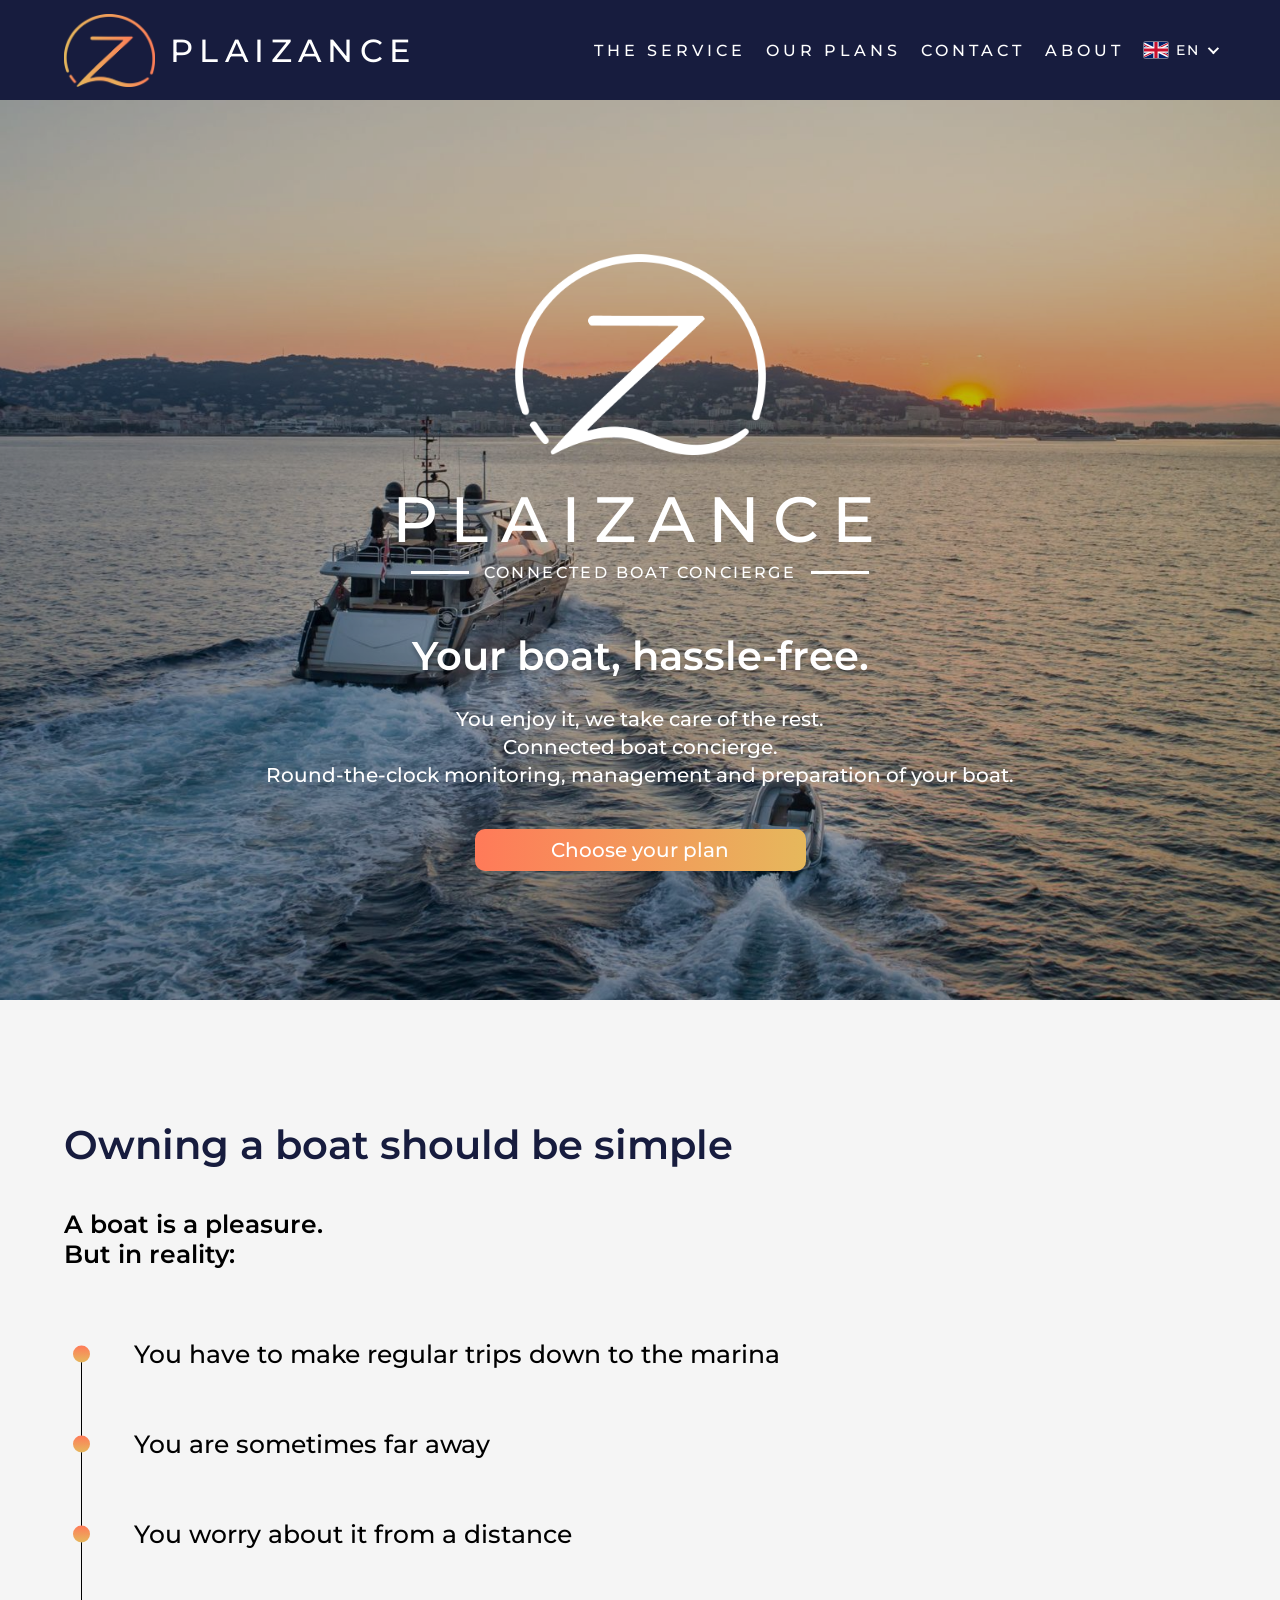
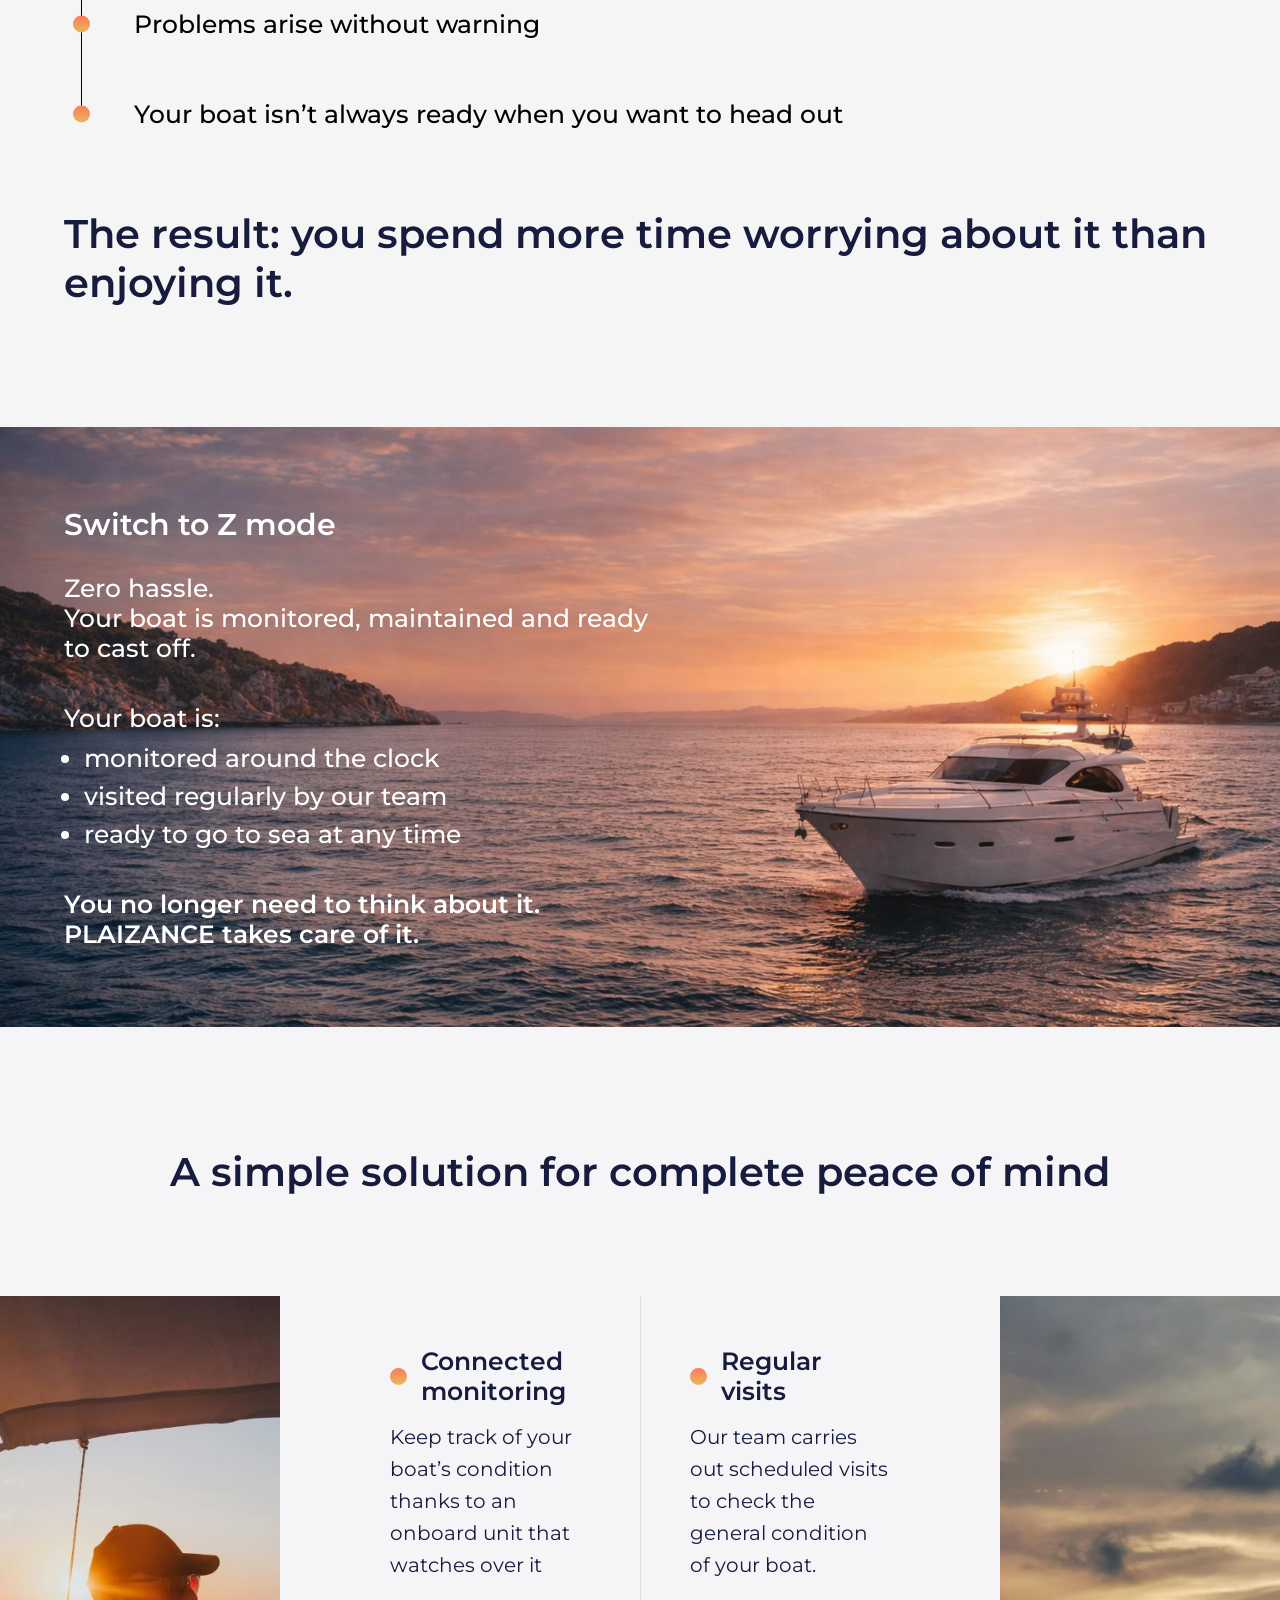
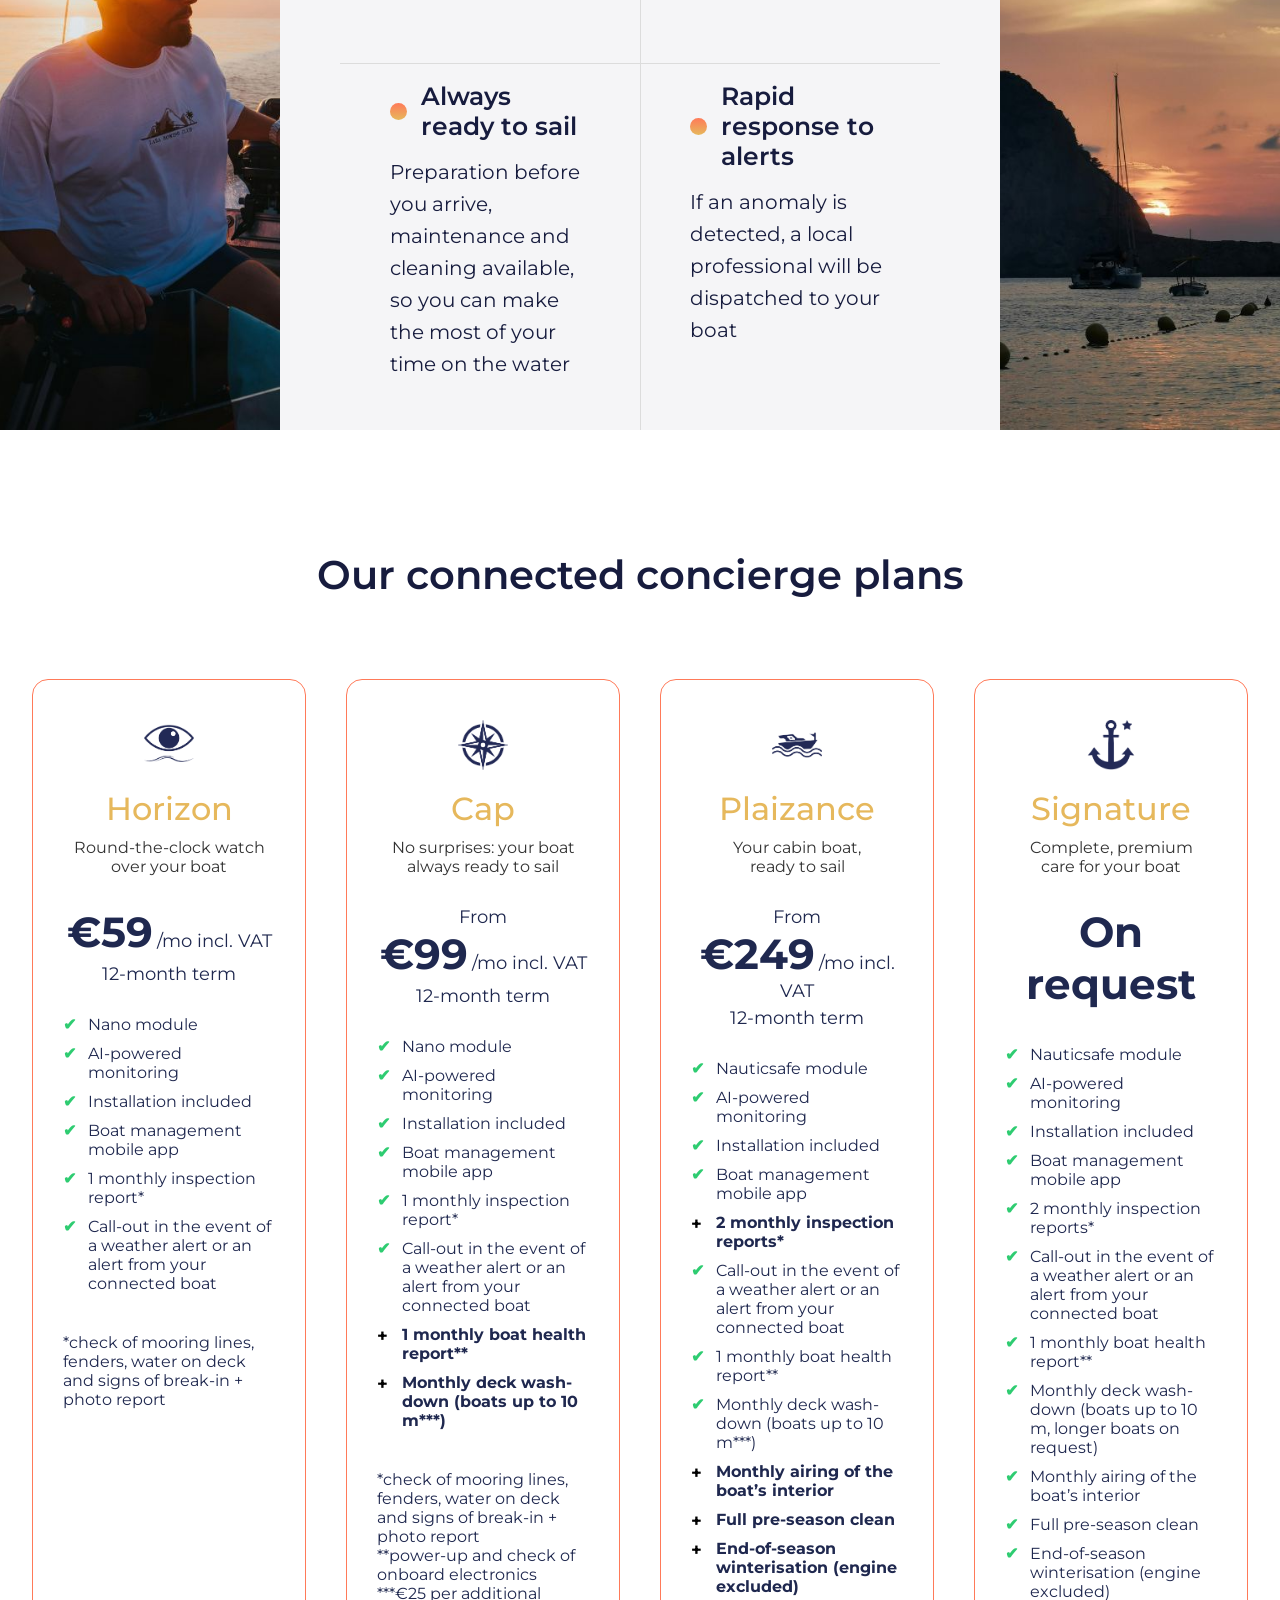
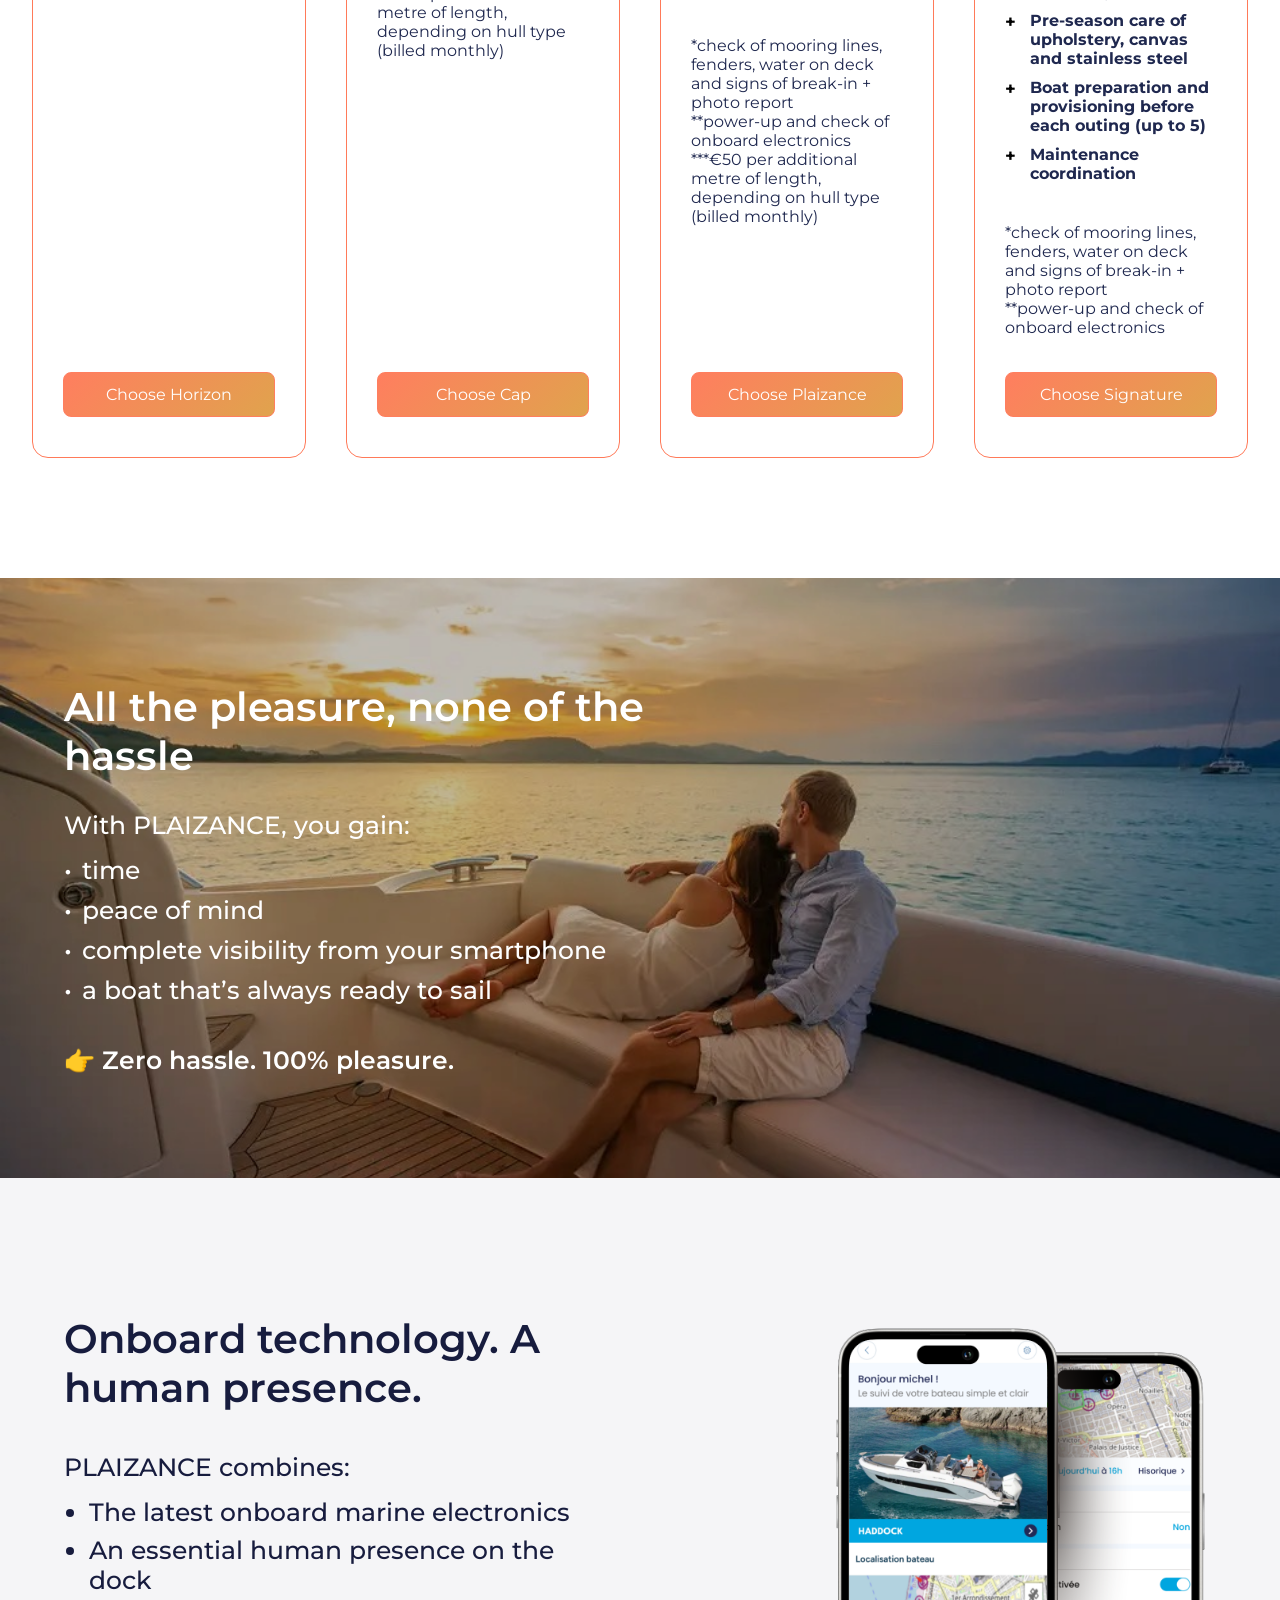
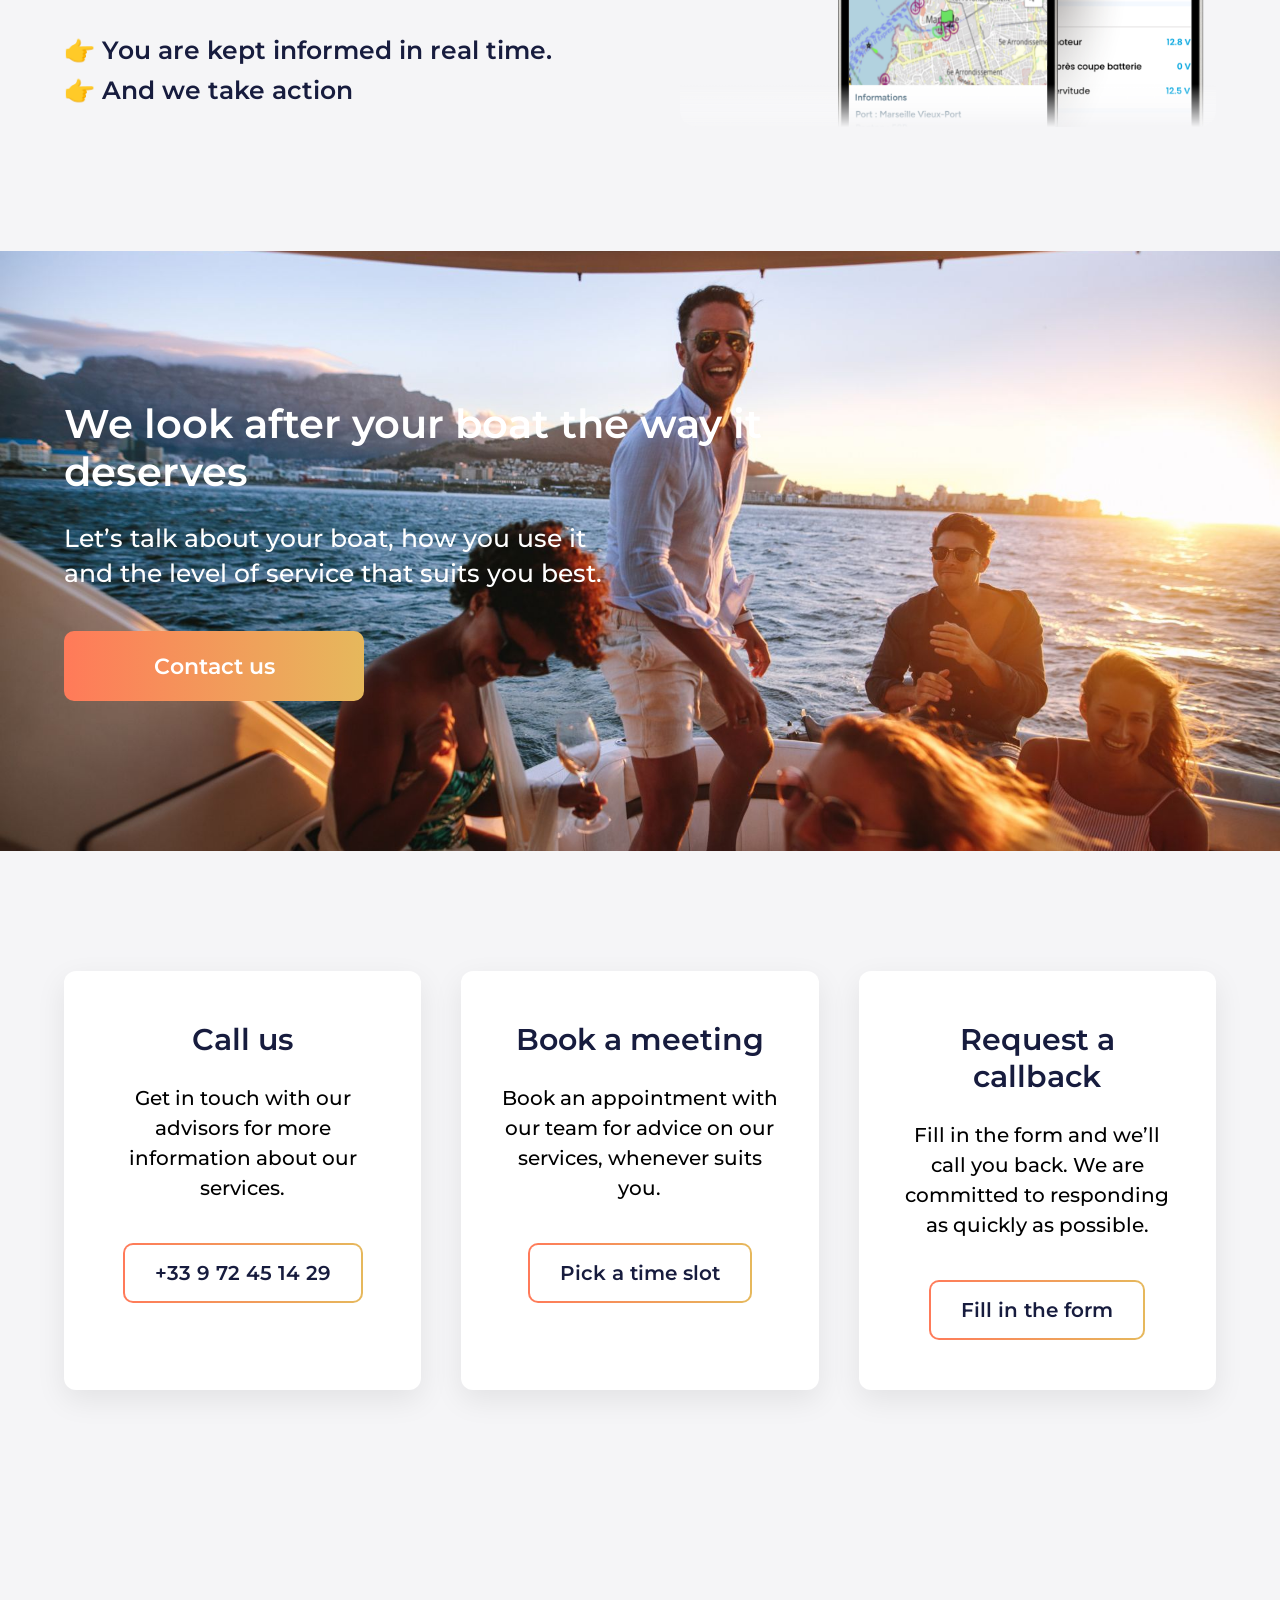
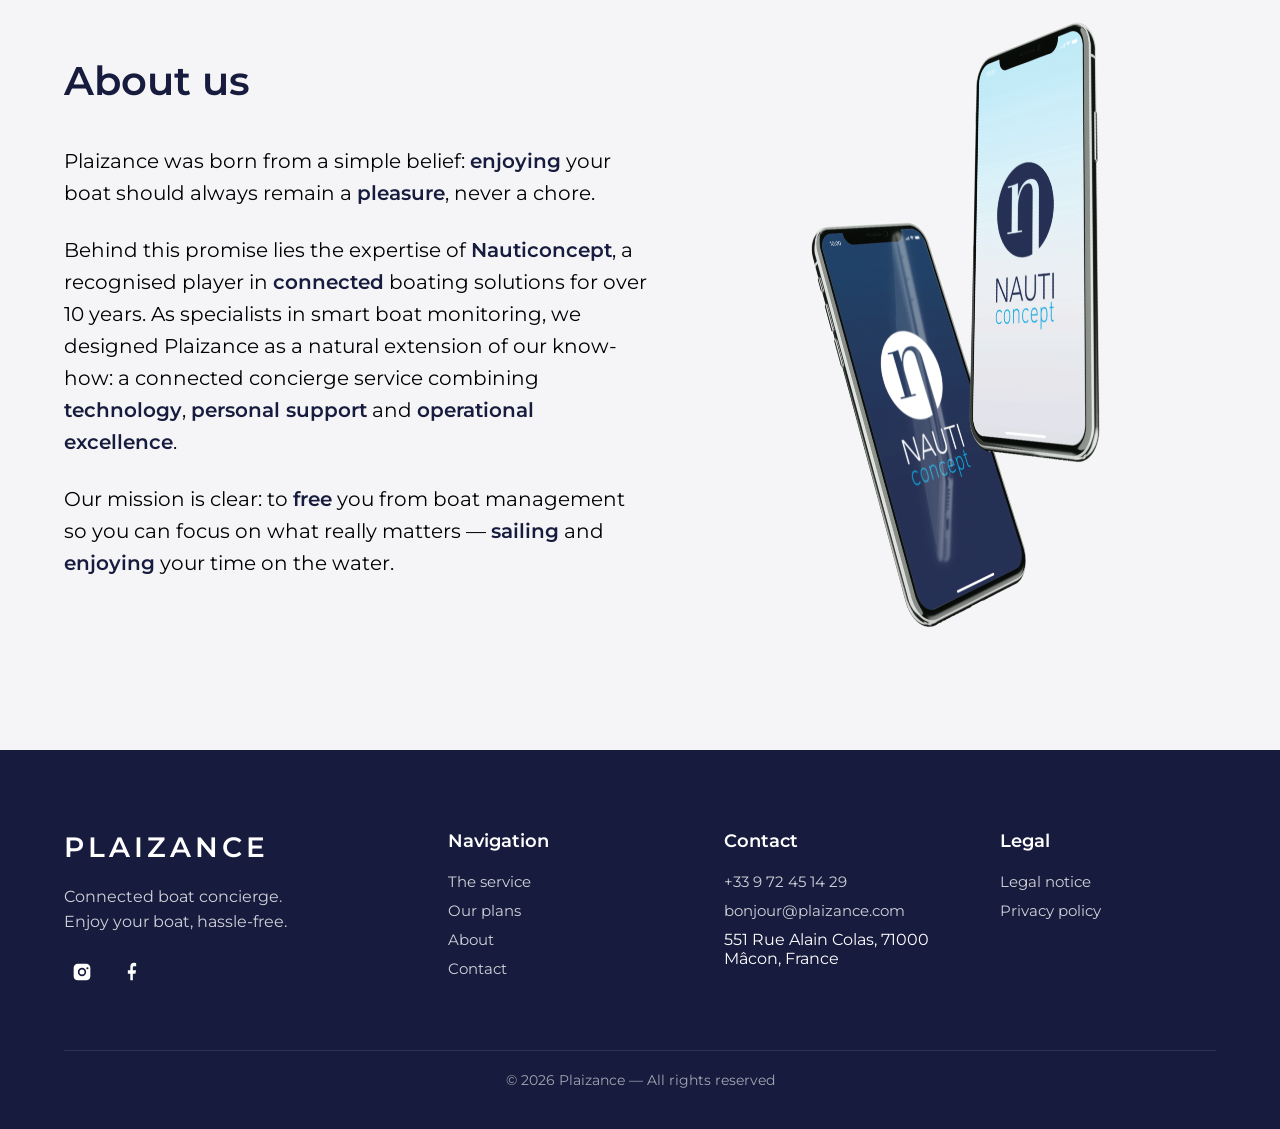
==== en/index.html @ 2f614e0c "Add English version of the site with language switcher - en/: English translations of the home page," ====
<!DOCTYPE html>
<html lang="en">
<head>
  <meta charset="UTF-8">
  <title>Plaizance — Connected boat concierge | Boat monitoring & maintenance</title>

  <meta name="description" content="Plaizance: connected boat concierge. Monitoring, maintenance and preparation of your boat. Enjoy hassle-free boating, anywhere in France.">

  <meta name="viewport" content="width=device-width, initial-scale=1.0">

    <!-- Google tag (gtag.js) -->
  <script async src="https://www.googletagmanager.com/gtag/js?id=G-YS0VYCLXYZ"></script>
  <script>
    window.dataLayer = window.dataLayer || [];
    function gtag(){dataLayer.push(arguments);}
    gtag('js', new Date());
    gtag('config', 'G-YS0VYCLXYZ');
  </script>

  <!-- CANONICAL -->
  <link rel="canonical" href="https://www.plaizance.com/en/">

  <!-- LANGUAGES -->
  <link rel="alternate" hreflang="fr" href="https://www.plaizance.com/">
  <link rel="alternate" hreflang="en" href="https://www.plaizance.com/en/">
  <link rel="alternate" hreflang="x-default" href="https://www.plaizance.com/">

  <!-- FAVICON -->
  <link rel="icon" href="../images/logo-degrade.png" type="image/png">

  <!-- OPEN GRAPH -->
  <meta property="og:title" content="Plaizance — Connected boat concierge">
  <meta property="og:description" content="Your boat, hassle-free. Monitoring, maintenance and full boat management.">
  <meta property="og:image" content="https://www.plaizance.com/images/og-image.jpg">
  <meta property="og:url" content="https://www.plaizance.com/en/">
  <meta property="og:type" content="website">
  <meta property="og:locale" content="en_GB">
  <meta property="og:locale:alternate" content="fr_FR">

  <!-- TWITTER -->
  <meta name="twitter:card" content="summary_large_image">

  <!-- PERFORMANCE -->
  <link rel="preconnect" href="https://fonts.googleapis.com">
  <link rel="preconnect" href="https://fonts.gstatic.com" crossorigin>

  <link href="https://fonts.googleapis.com/css2?family=Montserrat:wght@400;500;600&display=swap" rel="stylesheet">

  <link rel="stylesheet" href="../styles.css">
</head>
<body>

<header class="header">
 <div class="nav-container">

   <div class="nav-left">
     <img src="../images/logo-degrade.png" alt="Plaizance boat concierge logo" loading="lazy" class="logo-menu">
     <div class="brand">PLAIZANCE</div>
   </div>

   <div class="nav-right">
     <a href="#service" >THE SERVICE</a>
     <a href="#offres">OUR PLANS</a>
     <a href="#contact">CONTACT</a>
     <a href="#about">ABOUT</a>

     <details class="lang-switch">
       <summary aria-label="Language: English">
         <img src="../images/flags/en.svg" alt="" class="lang-flag">EN
       </summary>
       <ul class="lang-menu">
         <li><a href="../" hreflang="fr" lang="fr"><img src="../images/flags/fr.svg" alt="" class="lang-flag">Français</a></li>
       </ul>
     </details>
   </div>

   <div class="burger" id="burger">
     <span></span>
     <span></span>
     <span></span>
   </div>

 </div>
</header>

<div class="mobile-menu" id="mobileMenu">
 <a href="#service">THE SERVICE</a>
 <a href="#offres">OUR PLANS</a>
 <a href="#contact">CONTACT</a>
 <a href="#about">ABOUT</a>
 <ul class="mobile-lang">
   <li><a href="../" hreflang="fr" lang="fr"><img src="../images/flags/fr.svg" alt="" class="lang-flag">Français</a></li>
 </ul>
</div>

<section class="hero">
 <div class="hero-overlay"></div>

 <div class="hero-content">
   <img src="../images/logo-white.png" alt="Plaizance boat concierge white logo" loading="lazy" class="hero-logo">
   <div class="hero-title">PLAIZANCE</div>

   <div class="hero-subline">
     <span class="line"></span>
     <h1 class="subtitle">CONNECTED BOAT CONCIERGE</h1>
     <span class="line"></span>
   </div>

   <h2 class="hero-main">Your boat, hassle-free.</h2>

   <p class="hero-text">
     You enjoy it, we take care of the rest.<br>
     Connected boat concierge.<br>
     Round-the-clock monitoring, management and preparation of your boat.
   </p>

   <a href="#offres" class="hero-btn">
 Choose your plan
</a>
 </div>
</section>



<section class="section-problem">
 <div class="container-problem">
   <h2 class="problem-title">Owning a boat should be simple</h2>
   <div class="problem-intro">A boat is a pleasure.<br>But in reality:</div>

   <div class="problem-list">
     <ul>
       <li><span class="problem-dot"></span><p>You have to make regular trips down to the marina</p></li>
       <li><span class="problem-dot"></span><p>You are sometimes far away</p></li>
       <li><span class="problem-dot"></span><p>You worry about it from a distance</p></li>
       <li><span class="problem-dot"></span><p>Problems arise without warning</p></li>
       <li><span class="problem-dot"></span><p>Your boat isn’t always ready when you want to head out</p></li>
     </ul>
   </div>

   <div class="problem-result">The result: you spend more time worrying about it than enjoying it.</div>
 </div>
</section>



<section class="section-modeZ" id="service">
 <div class="modeZ-container">
   <div class="modeZ-content">
     <h2 class="modeZ-title">Switch to Z mode</h2>
     <p class="modeZ-text-strong">Zero hassle.<br>Your boat is monitored, maintained and ready to cast off.</p>
     <div class="modeZ-list">
       <p>Your boat is:</p>
       <ul>
         <li>monitored around the clock</li>
         <li>visited regularly by our team</li>
         <li>ready to go to sea at any time</li>
       </ul>
     </div>
     <p class="modeZ-final">You no longer need to think about it.<br>PLAIZANCE takes care of it.</p>
   </div>
 </div>
</section>



<section class="section-features-v2">
 <h2 class="features-title">A simple solution for complete peace of mind</h2>
 <div class="features-layout">
   <div class="features-image left" alt="Sunset at sea seen from a boat" loading="lazy" style="background-image: url('../images/couche-de-soleil.jpg');"></div>

   <div class="features-center-wrapper">
     <div class="features-center">
       <div class="features-grid-v2">

         <div class="feature-box">
           <div class="feature-head"><span class="feature-dot"></span><h3>Connected monitoring</h3></div>
           <p>Keep track of your boat’s condition thanks to an onboard unit that watches over it</p>
         </div>

         <div class="feature-box">
           <div class="feature-head"><span class="feature-dot"></span><h3>Regular visits</h3></div>
           <p>Our team carries out scheduled visits to check the general condition of your boat.</p>
         </div>

         <div class="feature-box">
           <div class="feature-head"><span class="feature-dot"></span><h3>Always ready to sail</h3></div>
           <p>Preparation before you arrive, maintenance and cleaning available, so you can make the most of your time on the water</p>
         </div>

         <div class="feature-box">
           <div class="feature-head"><span class="feature-dot"></span><h3>Rapid response to alerts</h3></div>
           <p>If an anomaly is detected, a local professional will be dispatched to your boat</p>
         </div>

       </div>
     </div>
   </div>

   <div class="features-image right" alt="Catamaran at anchor in a bay at sunset" loading="lazy" style="background-image: url('../images/pl.jpg');"></div>
 </div>
</section>



<section class="section-pricing" id="offres">
  <h2 class="pricing-title">
    Our connected concierge plans
  </h2>

  <div class="pricing-grid">

    <!-- HORIZON -->
<div class="pricing-card">
  <div class="card-top">
    <img src="../images/9.png" alt="Horizon plan icon" loading="lazy" class="card-icon">
    <h3 class="card-title">Horizon</h3>
    <p class="card-subtitle">
      Round-the-clock watch<br>over your boat
    </p>
  </div>

  <div class="card-price">
    <span class="price">€59</span>
    <span class="period">/mo incl. VAT</span>
    <p class="duration">12-month term</p>
  </div>

  <ul class="card-features">
    <li>Nano module</li>
    <li>AI-powered monitoring</li>
    <li>Installation included</li>
    <li>Boat management mobile app</li>
    <li>1 monthly inspection report*</li>
    <li>Call-out in the event of a weather alert or an alert from your connected boat</li>
  </ul>

  <p class="card-note">
    *check of mooring lines, fenders, water on deck and signs of break-in + photo report
  </p>

  <button class="card-btn" onclick="openPopup('Horizon')">Choose Horizon</button>
</div>


<!-- CAP -->
<div class="pricing-card">
  <div class="card-top">
    <img src="../images/10.png" alt="Cap plan icon" loading="lazy" class="card-icon">
    <h3 class="card-title">Cap</h3>
    <p class="card-subtitle">
      No surprises: your boat<br>always ready to sail
    </p>
  </div>

  <div class="card-price">
    <span class="period">From</span>
    <br>
    <span class="price">€99</span>
    <span class="period">/mo incl. VAT</span>
    <p class="duration">12-month term</p>
  </div>

  <ul class="card-features">
    <li>Nano module</li>
    <li>AI-powered monitoring</li>
    <li>Installation included</li>
    <li>Boat management mobile app</li>
    <li>1 monthly inspection report*</li>
    <li>Call-out in the event of a weather alert or an alert from your connected boat</li>
    <li class="plus"><strong>1 monthly boat health report**</strong></li>
    <li class="plus"><strong>Monthly deck wash-down (boats up to 10 m***)</strong></li>
  </ul>

  <p class="card-note">
    *check of mooring lines, fenders, water on deck and signs of break-in + photo report<br>
    **power-up and check of onboard electronics<br>
    ***€25 per additional metre of length, depending on hull type (billed monthly)

  </p>

  <button class="card-btn" onclick="openPopup('Cap')">Choose Cap</button>
</div>


<!-- PLAIZANCE -->
<div class="pricing-card featured">
  <div class="card-top">
    <img src="../images/11.png" alt="Plaizance plan icon" loading="lazy" class="card-icon">
    <h3 class="card-title">Plaizance</h3>
    <p class="card-subtitle">
      Your cabin boat,<br>ready to sail
    </p>
  </div>

  <div class="card-price">
    <span class="period">From</span>
    <br>
    <span class="price">€249</span>
    <span class="period">/mo incl. VAT</span>
    <p class="duration">12-month term</p>
  </div>

  <ul class="card-features">
    <li>Nauticsafe module</li>
    <li>AI-powered monitoring</li>
    <li>Installation included</li>
    <li>Boat management mobile app</li>
    <li class="plus"><strong>2 monthly inspection reports*</strong></li>
    <li>Call-out in the event of a weather alert or an alert from your connected boat</li>
    <li>1 monthly boat health report**</li>
    <li>Monthly deck wash-down (boats up to 10 m***)</li>
    <li class="plus"><strong>Monthly airing of the boat’s interior</strong></li>
    <li class="plus"><strong>Full pre-season clean</strong></li>
    <li class="plus"><strong>End-of-season winterisation (engine excluded)</strong></li>
  </ul>

  <p class="card-note">
  *check of mooring lines, fenders, water on deck and signs of break-in + photo report<br>
  **power-up and check of onboard electronics<br>
  ***€50 per additional metre of length, depending on hull type (billed monthly)
</p>

  <button class="card-btn" onclick="openPopup('Plaizance')">Choose Plaizance</button>
</div>


<!-- SIGNATURE -->
<div class="pricing-card">
  <div class="card-top">
    <img src="../images/12.png" alt="Signature plan icon" loading="lazy" class="card-icon">
    <h3 class="card-title">Signature</h3>
    <p class="card-subtitle">
      Complete, premium<br>care for your boat
    </p>
  </div>

  <div class="card-price">
    <span class="price">On request</span>
    <span class="period"></span>
    <p class="duration"></p>
  </div>

  <ul class="card-features">
    <li>Nauticsafe module</li>
    <li>AI-powered monitoring</li>
    <li>Installation included</li>
    <li>Boat management mobile app</li>
    <li>2 monthly inspection reports*</li>
    <li>Call-out in the event of a weather alert or an alert from your connected boat</li>
    <li>1 monthly boat health report**</li>
    <li>Monthly deck wash-down (boats up to 10 m, longer boats on request)</li>
    <li>Monthly airing of the boat’s interior</li>
    <li>Full pre-season clean</li>
    <li>End-of-season winterisation (engine excluded)</li>
    <li class="plus"><strong>Pre-season care of upholstery, canvas and stainless steel</strong></li>
    <li class="plus"><strong>Boat preparation and provisioning before each outing (up to 5)</strong></li>
    <li class="plus"><strong>Maintenance coordination</strong></li>
  </ul>

  <p class="card-note">
  *check of mooring lines, fenders, water on deck and signs of break-in + photo report<br>
  **power-up and check of onboard electronics
</p>

  <button class="card-btn" onclick="openPopup('Signature')">Choose Signature</button>
</div>

</section>



<section class="section-plaisir">

  <div class="plaisir-container">

    <div class="plaisir-content">

      <h2 class="plaisir-title">
        All the pleasure, none of the hassle
      </h2>

      <div class="plaisir-text">
        <p class="plaisir-intro">
          With PLAIZANCE, you gain:
        </p>

        <ul>
          <li>time</li>
          <li>peace of mind</li>
          <li>complete visibility from your smartphone</li>
          <li>a boat that’s always ready to sail</li>
        </ul>
      </div>

      <p class="plaisir-highlight">
        👉 Zero hassle. 100% pleasure.
      </p>

    </div>

  </div>

</section>



<section class="section-tech">
  <div class="container">

    <div class="tech-grid">

      <!-- LEFT TEXT -->
      <div class="tech-left">

        <div class="tech-content">

          <h2 class="tech-title">
            Onboard technology. A human presence.
          </h2>

          <div class="tech-text">

            <p class="tech-intro">
              PLAIZANCE combines:
            </p>

            <ul class="tech-list">
              <li>The latest onboard marine electronics</li>
              <li>An essential human presence on the dock</li>
            </ul>

            <div class="tech-points">
              <p>👉 You are kept informed in real time.</p>
              <p>👉 And we take action</p>
            </div>

          </div>

        </div>

      </div>

      <!-- RIGHT IMAGE -->
      <div class="tech-right">
        <img src="../images/technologie embarquee.png" alt="Plaizance connected marine technology" loading="lazy">
      </div>

    </div>

  </div>
</section>



<section class="section-cta" id="contact">
  <div class="cta-overlay"></div>

  <div class="container">
    <div class="cta-content">

      <h2 class="cta-title">
        We look after your boat the way it deserves
      </h2>

      <p class="cta-text">
        Let’s talk about your boat, how you use it<br>
        and the level of service that suits you best.
      </p>

      <a href="#contact-options" class="cta-btn">
        Contact us
      </a>

    </div>
  </div>
</section>



<section class="section-contact" id="contact-options">
  <div class="container">

    <div class="contact-grid">

      <!-- CARD 1 -->
      <div class="contact-card">
        <h3>Call us</h3>
        <p>
          Get in touch with our advisors for more information about our services.
        </p>
        <a href="tel:+33972451429" class="contact-btn">
          +33 9 72 45 14 29
        </a>
      </div>

      <!-- CARD 2 -->
      <div class="contact-card">
        <h3>Book a meeting</h3>
        <p>
          Book an appointment with our team for advice on our services, whenever suits you.
        </p>
        <a href="https://meetings.hubspot.com/nicolas-plaizance?embed=true" target="_blank" rel="noopener noreferrer" class="contact-btn">
          Pick a time slot
        </a>
      </div>

      <!-- CARD 3 -->
      <div class="contact-card">
        <h3>Request a callback</h3>
        <p>
          Fill in the form and we’ll call you back. We are committed to responding as quickly as possible.
        </p>
        <button class="contact-btn" onclick="openPopup('Callback request')">
        Fill in the form
        </button>
      </div>

    </div>

  </div>
</section>



<section class="section-about" id="about">
  <div class="container">

    <div class="about-layout">

      <!-- TEXT -->
      <div class="about-content">

        <h2 class="about-title">About us</h2>

        <p>
          Plaizance was born from a simple belief: <strong>enjoying</strong> your boat should always remain a <strong>pleasure</strong>, never a chore.
        </p>

        <p>
          Behind this promise lies the expertise of <strong>Nauticoncept</strong>, a recognised player in <strong>connected</strong> boating solutions for over 10 years. As specialists in smart boat monitoring, we designed Plaizance as a natural extension of our know-how: a connected concierge service combining <strong>technology</strong>, <strong>personal support</strong> and <strong>operational excellence</strong>.
        </p>

        <p>
          Our mission is clear: to <strong>free</strong> you from boat management so you can focus on what really matters — <strong>sailing</strong> and <strong>enjoying</strong> your time on the water.
        </p>

      </div>

      <!-- IMAGE -->
      <div class="about-image">
        <img src="../images/nauticoncept-two-phone-mockup-lp-1024x870.png" alt="Nauticoncept app" loading="lazy">
      </div>

    </div>

  </div>
</section>



<footer class="footer">
  <div class="container">

    <div class="footer-grid">

      <!-- COL 1 : BRAND -->
      <div class="footer-brand">
        <h3>PLAIZANCE</h3>
        <p>
          Connected boat concierge.<br>
          Enjoy your boat, hassle-free.
        </p>
        <div class="footer-socials">
  <a href="https://www.instagram.com/conciergerie_plaizance/" target="_blank" rel="noopener noreferrer">
    <svg viewBox="0 0 24 24" fill="white">
      <path d="M7 2C4.2 2 2 4.2 2 7v10c0 2.8 2.2 5 5 5h10c2.8 0 5-2.2 5-5V7c0-2.8-2.2-5-5-5H7zm5 5a5 5 0 110 10 5 5 0 010-10zm6.5-.8a1.3 1.3 0 110 2.6 1.3 1.3 0 010-2.6zM12 9a3 3 0 100 6 3 3 0 000-6z"/>
    </svg>
  </a>

  <a href="https://www.facebook.com/profile.php?id=61566060757940" target="_blank" rel="noopener noreferrer">
    <svg viewBox="0 0 24 24" fill="white">
      <path d="M13 22v-8h3l1-4h-4V7c0-1.2.3-2 2-2h2V1.5C16.6 1.3 15.5 1 14.3 1 11.6 1 10 2.6 10 5.7V10H7v4h3v8h3z"/>
    </svg>
  </a>
      </div>
      </div>

      <!-- COL 2 : NAV -->
      <div class="footer-col">
        <h4>Navigation</h4>
        <ul>
          <li><a href="#service">The service</a></li>
          <li><a href="#offres">Our plans</a></li>
          <li><a href="#about">About</a></li>
          <li><a href="#contact">Contact</a></li>
        </ul>
      </div>

      <!-- COL 3 : CONTACT -->
      <div class="footer-col">
        <h4>Contact</h4>
        <ul>
          <li><a href="tel:+33972451429">+33 9 72 45 14 29</a></li>
          <li><a href="mailto:bonjour@plaizance.com">bonjour@plaizance.com</a></li>
          <li>551 Rue Alain Colas, 71000 Mâcon, France</li>
        </ul>
      </div>

      <!-- COL 4 : LEGAL -->
      <div class="footer-col">
        <h4>Legal</h4>
        <ul>
          <li><a href="legal-notice.html">Legal notice</a></li>
          <li><a href="privacy-policy.html">Privacy policy</a></li>
        </ul>
      </div>

    </div>

    <!-- FOOTER BOTTOM -->
    <div class="footer-bottom">
      <p>© 2026 Plaizance — All rights reserved</p>
    </div>

  </div>
</footer>



<div class="popup" id="popup" data-offer-label="Plan: " data-hubspot-form-id="31c5bf3a-4a85-44ba-98a1-3683eb51174e">
  <div class="popup-content">
    <span class="close" onclick="closePopup()">×</span>

    <h3 id="popup-title">Information request</h3>

    <!-- HUBSPOT FORM -->
    <div id="hubspot-form"></div>

  </div>
</div>



<script src="https://js.hsforms.net/forms/embed/v2.js"></script>

<script src="../js/main.js"></script>



<script type="application/ld+json">
{
  "@context": "https://schema.org",
  "@type": "LocalBusiness",
  "name": "Plaizance",
  "image": "https://www.plaizance.com/images/logo.png",
  "address": {
    "@type": "PostalAddress",
    "streetAddress": "551 Rue Alain Colas",
    "addressLocality": "Mâcon",
    "postalCode": "71000",
    "addressCountry": "FR"
  },
  "telephone": "+33972451429",
  "url": "https://www.plaizance.com/en/",
  "description": "Connected boat concierge. Boat monitoring, maintenance and management."
}
</script>



</body>
</html>
---- styles.css ----
/* RESET */
* {
  margin: 0;
  padding: 0;
  box-sizing: border-box;
}

body {
  font-family: 'Montserrat', sans-serif;
  color: #1F284F;
}

/* SMOOTH FONT (IMPORTANT POUR MATCH FIGMA) */
body, .hero-content {
  -webkit-font-smoothing: antialiased;
  -moz-osx-font-smoothing: grayscale;
}

/* ================= HEADER ================= */

.header {
 width: 100%;
 height: 100px;
 background: #171C3E;
 display: flex;
 align-items: center;

/* FIX Z-INDEX */
 position: relative;
 z-index: 1000;
}

.nav-container {
  width: 90%;
  max-width: 1600px;
  margin: auto;
  display: flex;
  justify-content: space-between;
  align-items: center;
}

/* LEFT */
.nav-left {
  display: flex;
  align-items: center;
  gap: 15px;
}

.logo-menu {
  width: 91px;
  height: 73px;
  object-fit: cover;
}

.brand {
  color: #FFF;
  font-size: 32px;
  font-weight: 500;
  letter-spacing: 6.4px;
  text-transform: uppercase;
}

/* RIGHT */
.nav-right {
  display: flex;
  align-items: center;
  gap: 20px;
}

.nav-right a {
  color: #FFF;
  font-size: 16px;
  font-weight: 500;
  letter-spacing: 4px;
  text-transform: uppercase;
  text-decoration: none;
  transition: 0.3s;
}

.nav-right a:hover {
  opacity: 0.7;
}

.separator {
  width: 1px;
  height: 20px;
  background: rgba(255,255,255,0.3);
}

/* ================= HERO ================= */

.hero {
  position: relative;
  height: 100vh;
  background: url('images/hero.jpg') center/cover no-repeat;
}

/* OVERLAY */
.hero-overlay {
  position: absolute;
  width: 100%;
  height: 100%;
  background: rgba(0,0,0,0.25); /* ajuste si besoin */
}

/* CONTENT */
.hero-content {
  position: relative;
  height: 100%;
  display: flex;
  flex-direction: column;
  align-items: center;
  justify-content: center;
  color: white;
  text-align: center;
}

/* LOGO HERO */
.hero-logo {
  width: 251px;
  height: 251px;
  object-fit: contain;
  margin-bottom: 10px;
}

/* TITLE PLAIZANCE */
.hero-title {
  font-size: 64px;
  font-weight: 500;
  letter-spacing: 12.8px;
  text-transform: uppercase;
  margin-top: -10px;
}

/* SUBTITLE + LINES */
.hero-subline {
  display: flex;
  align-items: center;
  gap: 15px;
  margin-top: 5px;
  margin-bottom: 25px;
}

.line {
  width: 58px;
  height: 3px;
  background: white;
}

.subtitle {
  font-size: 16px;
  font-weight: 500;
  letter-spacing: 2.4px;
  text-transform: uppercase;
}

/* MAIN TITLE */
.hero-main {
  font-size: 40px;
  font-weight: 600;
  line-height: 1.2;
  margin-top: 25px;
  margin-bottom: 25px;

  text-shadow: 0px 4px 4px rgba(0,0,0,0.25);
}

/* TEXT BLOCK */
.hero-text {
  font-size: 20px;
  font-weight: 500;
  line-height: 1.4;
  max-width: 900px;
  margin-bottom: 40px;
}

/* CTA */
.hero-btn {
  width: 331px;
  height: 42px;

  display: flex;
  align-items: center;
  justify-content: center;

  border-radius: 10px;
  background: linear-gradient(90deg, #FF7A59 0%, #E6B85C 100%);

  font-size: 20px;
  font-weight: 500;
  color: white;
  text-decoration: none;

  transition: 0.3s;
}

.hero-btn:hover {
  transform: translateY(-2px);
  opacity: 0.9;
}

/* ================= RESPONSIVE ================= */

@media (max-width: 1024px) {

  .hero-title {
    font-size: 48px;
    letter-spacing: 8px;
  }

  .hero-main {
    font-size: 36px;
  }

  .hero-text {
    font-size: 22px;
  }

  .hero-btn {
    width: 300px;
    height: 60px;
    font-size: 20px;
  }
}

@media (max-width: 768px) {

  .nav-right {
    display: none;
  }

  .hero-logo {
    width: 180px;
    height: 180px;
  }

  .hero-title {
    font-size: 36px;
    letter-spacing: 6px;
  }

  .hero-main {
    font-size: 28px;
  }

  .hero-text {
    font-size: 18px;
  }
}



/* ================= SECTION 2 ================= */

.section-problem {
  background: #F5F5F5;
  padding: 120px 0;
}

.container-problem {
  width: 90%;
  max-width: 1200px;
  margin: auto;
}

/* TITRE */
.problem-title {
  color: #171C3E;
  font-size: 40px;
  font-weight: 600;
  margin-bottom: 40px;
}

/* INTRO */
.problem-intro {
  font-size: 25px;
  font-weight: 600;
  color: #000;
  margin-bottom: 70px;
}

/* LIST */
.problem-list {
  position: relative;
  padding-left: 70px;
  margin-bottom: 80px;
}

.problem-list ul {
  list-style: none;
  position: relative;
}

/* LIGNE */
.problem-list ul::before {
  content: "";
  position: absolute;
  left: -53px;
  top: 13px;
  height: calc(100% - 26px);
  width: 1px;
  background: #000;
}

/* ITEM */
.problem-list li {
  position: relative;
  margin-bottom: 60px;
  display: flex;
  align-items: center;
}

.problem-list li:last-child {
  margin-bottom: 0;
}

/* DOT */
.problem-dot {
  position: absolute;
  left: -61.5px;
  width: 17px;
  height: 17px;
  border-radius: 50%;
  background: linear-gradient(180deg, #FF7A59 0%, #E6B85C 100%);
  top: 50%;
  transform: translateY(-50%);
}

/* TEXTE */
.problem-list p {
  font-size: 25px;
  font-weight: 500;
  color: #000;
}

/* RESULT */
.problem-result {
  font-size: 40px;
  font-weight: 600;
  color: #171C3E;
}







/* ================= SECTION 3 ================= */

.section-modeZ {
  position: relative;
  width: 100%;
  min-height: 600px;

  background: url('images/plaizance\ \(1\).jpg') center/cover no-repeat;
  display: flex;
  align-items: center;
}

/* OVERLAY pour lisibilité */
.section-modeZ::before {
  content: "";
  position: absolute;
  inset: 0;
  background: rgba(0, 0, 0, 0);
}

/* CONTENU */
.modeZ-container {
  position: relative;
  z-index: 2;

  width: 90%;
  max-width: 1200px;
  margin: auto;
}

/* BLOC TEXTE */
.modeZ-content {
  max-width: 600px;
  color: #FFF;
}

/* TITRE */
.modeZ-title {
  font-family: "Montserrat", sans-serif;
  font-size: 30px;
  font-weight: 600;
  margin-bottom: 30px;
}

/* PARAGRAPHE 1 */
.modeZ-text-strong {
  font-family: "Montserrat", sans-serif;
  font-size: 25px;
  font-weight: 500;
  margin-bottom: 40px;
}

/* PARAGRAPHE 2 */
.modeZ-list {
  font-family: "Montserrat", sans-serif;
  font-size: 25px;
  font-weight: 500;
  margin-bottom: 40px;
}

.modeZ-list ul {
  margin-top: 10px;
  padding-left: 20px;
}

.modeZ-list li {
  margin-bottom: 8px;
}

/* PARAGRAPHE FINAL */
.modeZ-final {
  font-family: "Montserrat", sans-serif;
  font-size: 25px;
  font-weight: 600;
}




/* ================= SECTION 4 ================= */

.section-features {
  background: #F5F5F7;
  padding: 120px 0;
}

/* CONTAINER */
.features-container {
  width: 90%;
  max-width: 1300px;
  margin: 0 auto;
}

/* TITRE */
.features-title {
  font-family: "Montserrat", sans-serif;
  font-size: 40px;
  font-weight: 600;
  color: #171C3E;
  text-align: center;

  margin-bottom: 80px;
}

/* GRID */
.features-grid {
  display: grid;
  grid-template-columns: repeat(4, 1fr);
  gap: 60px;
}

/* ITEM */
.feature-item h3 {
  font-family: "Montserrat", sans-serif;
  font-size: 25px;
  font-weight: 600;
  color: #171C3E;

  margin-bottom: 20px;
}

.feature-item p {
  font-family: "Montserrat", sans-serif;
  font-size: 18px;
  font-weight: 400;
  color: #171C3E;

  line-height: 1.5;
}





/* ================= SECTION 4 ================= */

.section-features-v2 {
  background: #F5F5F7;
  padding: 120px 0;
}

/* TITRE */
.features-title {
  text-align: center;
  font-size: 40px;
  font-weight: 600;
  color: #171C3E;
  margin-bottom: 100px;
}

/* LAYOUT FULL WIDTH */
.features-layout {
  display: grid;
  grid-template-columns: 280px 1fr 280px;
  gap: 60px;
  align-items: center;

  width: 100%;
}

/* WRAPPER CENTRÉ */
.features-center-wrapper {
  width: 100%;
  max-width: 1100px;
  margin: 0 auto;
}

/* GRID */
.features-grid-v2 {
  display: grid;
  grid-template-columns: 1fr 1fr;
  position: relative;
}

/* CROIX CENTRALE */
.features-grid-v2::before {
  content: "";
  position: absolute;
  top: 0;
  bottom: 0;
  left: 50%;
  width: 1px;
  background: #DCDCDC;
}

.features-grid-v2::after {
  content: "";
  position: absolute;
  left: 0;
  right: 0;
  top: 50%;
  height: 1px;
  background: #DCDCDC;
}

/* BLOCS */
.feature-box {
  padding: 50px;
}

/* HEADER */
.feature-head {
  display: flex;
  align-items: center;
  gap: 14px;
  margin-bottom: 15px;
}

/* DOT */
.feature-dot {
  width: 17px;
  height: 17px;
  border-radius: 50%;
  background: linear-gradient(180deg, #FF7A59 0%, #E6B85C 100%);
  flex-shrink: 0;
}

/* TITRE */
.feature-head h3 {
  font-size: 25px;
  font-weight: 600;
  color: #171C3E;
}

/* TEXTE */
.feature-box p {
  font-size: 20px;
  font-weight: 400;
  color: #171C3E;
  line-height: 1.6;
}

/* IMAGES */
.features-image {
  height: 420px;
  background-size: cover;
  background-position: center;
}

/* IMAGE DROITE FULL BLEED */
.features-image.right {
  width: 100%;
  height: 500px;
}

.features-image.left {
  width: 100%;
  height: 500px;
}











/* ================= SECTION 5 ================= */

.section-features-v2 {
  padding-bottom: 60px;
}

.section-pricing {
  padding: 120px 0; /* tu remets normal */
}

/* TITLE */
.pricing-title {
  text-align: center;
  font-family: "Montserrat", sans-serif;
  font-size: 40px;
  font-weight: 600;
  color: #171C3E;
  margin-bottom: 80px;
}

/* GRID */
.pricing-grid {
  display: grid;
  grid-template-columns: repeat(4, 1fr);
  gap: 40px;

  width: 95%;
  max-width: 1600px;
  margin: 0 auto;
}

/* CARD */
.pricing-card {
  background: #FFF;
  border-radius: 16px;
  padding: 40px 30px;

  border: 1px solid #FF7A59;

  display: flex;
  flex-direction: column;
  justify-content: space-between;

  transition: 0.3s;
}

/* HOVER PREMIUM */
.pricing-card:hover {
  transform: translateY(-8px);
  box-shadow: 0 20px 40px rgba(0,0,0,0.08);
}

/* TOP */
.card-top {
  text-align: center;
}

.card-icon {
  width: 50px;
  margin-bottom: 15px;
}

/* TITRE */
.card-title {
  font-family: "Montserrat", sans-serif;
  font-size: 32px;
  font-weight: 500;
  color: #E6B85C;
  margin-bottom: 10px;
}

/* SUBTITLE */
.card-subtitle {
  font-family: "Montserrat", sans-serif;
  font-size: 16px;
  color: #333;
  margin-bottom: 30px;
}

/* PRICE */
.card-price {
  text-align: center;
  margin-bottom: 30px;
}

.price {
  font-size: 42px;
  font-weight: 700;
}

.period {
  font-size: 18px;
}

.duration {
  font-size: 18px;
  margin-top: 5px;
}

/* FEATURES */
.card-features {
  list-style: none;
  margin-bottom: 30px;
}

.card-features li {
  font-family: "Montserrat", sans-serif;
  font-size: 16px;
  margin-bottom: 10px;
  padding-left: 25px;
  position: relative;
}

/* CHECK ICON */
/* STYLE PAR DÉFAUT (CHECK) */
.card-features li::before {
  content: "✔\FE0E";
  font-variant-emoji: text;
  position: absolute;
  left: 0;
  color: #2ecc71;
  font-weight: bold;
}

/* STYLE PLUS */
.card-features li.plus {
  font-weight: 700;
}

.card-features li.plus::before {
  content: "+";
  color: #000;
  font-size: 18px;
}

/* BUTTON */
.card-btn {
  margin-top: auto;
  padding: 12px;
  border-radius: 8px;

  border: 1px solid #FF7A59;
  background: transparent;

  font-family: "Montserrat", sans-serif;
  font-size: 16px;
  cursor: pointer;

  transition: 0.3s;
}

.card-btn:hover {
  background: linear-gradient(90deg, #FF7A59 0%, #E6B85C 100%);
  color: white;
}










/* ================= SECTION PLAISIR ================= */

.section-plaisir {
  position: relative;
  width: 100%;
  min-height: 600px;

  background: url('images/tempImageTuz9ty.jpg') center/cover no-repeat;
  display: flex;
  align-items: center;
}

/* OVERLAY (lisibilité texte) */
.section-plaisir::before {
  content: "";
  position: absolute;
  inset: 0;
  background: rgba(0,0,0,0.25);
}

/* CONTAINER */
.plaisir-container {
  position: relative;
  z-index: 2;

  width: 90%;
  max-width: 1200px;
  margin: 0 auto;
}

/* CONTENU */
.plaisir-content {
  max-width: 700px;
  color: #FFF;
}

/* TITRE */
.plaisir-title {
  font-family: "Montserrat", sans-serif;
  font-size: 40px;
  font-weight: 600;
  margin-bottom: 30px;
}

/* INTRO */
.plaisir-intro {
  font-family: "Montserrat", sans-serif;
  font-size: 25px;
  font-weight: 500;
  margin-bottom: 15px;
}

/* LISTE */
.plaisir-text ul {
  list-style: none;
  padding-left: 0;
  margin-bottom: 40px;
}

.plaisir-text li {
  font-family: "Montserrat", sans-serif;
  font-size: 25px;
  font-weight: 500;
  margin-bottom: 10px;
}

/* BULLETS CUSTOM */
.plaisir-text li::before {
  content: "•";
  margin-right: 10px;
}

/* PHRASE FINALE */
.plaisir-highlight {
  font-family: "Montserrat", sans-serif;
  font-size: 25px;
  font-weight: 600;
}









/* ================= CONTAINER GLOBAL ================= */

.container {
  width: 90%;
  max-width: 1200px;
  margin: 0 auto;
}

/* ================= SECTION ================= */

.section-tech {
  background: #F5F5F7;
  padding: 120px 0;
}

/* CONTENT */
.tech-content {
  max-width: 800px; /* garde une belle largeur de lecture */
}

/* TITRE */
.tech-title {
  font-family: "Montserrat", sans-serif;
  font-size: 40px;
  font-weight: 600;
  color: #171C3E;

  margin-bottom: 40px;
}

/* INTRO */
.tech-intro {
  font-family: "Montserrat", sans-serif;
  font-size: 25px;
  font-weight: 500;
  color: #171C3E;

  margin-bottom: 15px;
}

/* LISTE */
.tech-list {
  list-style: disc;
  padding-left: 25px;
  margin-bottom: 40px;
}

.tech-list li {
  font-family: "Montserrat", sans-serif;
  font-size: 25px;
  font-weight: 500;
  color: #171C3E;

  margin-bottom: 8px;
}

/* POINTS */
.tech-points p {
  font-family: "Montserrat", sans-serif;
  font-size: 25px;
  font-weight: 600;
  color: #171C3E;

  margin-bottom: 10px;
}










/* ================= SECTION CTA ================= */

.section-cta {
  position: relative;
  width: 100%;
  min-height: 600px;

  background: url('images/plaizance\ \(3\).jpg') center/cover no-repeat;
  display: flex;
  align-items: center;
}

/* OVERLAY (IMPORTANT POUR LISIBILITÉ) */
.cta-overlay {
  position: absolute;
  inset: 0;
  background: rgba(0,0,0,0.0);
}

/* CONTENU */
.cta-content {
  position: relative;
  z-index: 2;
  max-width: 700px;
  color: #FFF;
}

/* TITRE */
.cta-title {
  font-family: "Montserrat", sans-serif;
  font-size: 40px;
  font-weight: 600;
  line-height: 1.2;

  margin-bottom: 25px;
}

/* TEXTE */
.cta-text {
  font-family: "Montserrat", sans-serif;
  font-size: 25px;
  font-weight: 500;
  line-height: 1.4;

  margin-bottom: 40px;
}

/* BOUTON */
.cta-btn {
  display: inline-flex;
  align-items: center;
  justify-content: center;

  width: 300px;
  height: 70px;

  border-radius: 10px;
  background: linear-gradient(90deg, #FF7A59 0%, #E6B85C 100%);

  font-family: "Montserrat", sans-serif;
  font-size: 22px;
  font-weight: 600;
  color: #FFF;

  text-decoration: none;
  transition: 0.3s;
}

.cta-btn:hover {
  transform: translateY(-2px);
  opacity: 0.9;
}








/* ================= SECTION CONTACT ================= */

.section-contact {
  background: #F5F5F7;
  padding: 120px 0;
}

/* GRID */
.contact-grid {
  display: grid;
  grid-template-columns: repeat(3, 1fr);
  gap: 40px;
}

/* CARD */
.contact-card {
  background: #FFF;
  padding: 50px 40px;
  border-radius: 12px;

  text-align: center;

  box-shadow: 0 10px 30px rgba(0,0,0,0.08);
  transition: 0.3s;
}

.contact-card:hover {
  transform: translateY(-5px);
}

/* TITRE */
.contact-card h3 {
  font-family: "Montserrat", sans-serif;
  font-size: 30px;
  font-weight: 600;
  color: #171C3E;

  margin-bottom: 25px;
}

/* TEXTE */
.contact-card p {
  font-family: "Montserrat", sans-serif;
  font-size: 20px;
  font-weight: 500;
  color: #000;

  line-height: 1.5;
  margin-bottom: 40px;
}

/* BOUTON OUTLINE GRADIENT */
.contact-btn {
  display: inline-flex;
  align-items: center;
  justify-content: center;

  height: 60px;
  padding: 0 30px;

  border-radius: 10px;
  border: 2px solid transparent;

  background: linear-gradient(#fff, #fff) padding-box,
              linear-gradient(90deg, #FF7A59, #E6B85C) border-box;

  font-family: "Montserrat", sans-serif;
  font-size: 20px;
  font-weight: 600;
  color: #171C3E;

  text-decoration: none;
  transition: 0.3s;
}

.contact-btn:hover {
  background: linear-gradient(90deg, #FF7A59, #E6B85C);
  color: #FFF;
}










/* ================= SECTION ABOUT ================= */

.section-about {
  background: #F5F5F7;
  padding: 120px 0;
}

/* LAYOUT */
.about-layout {
  display: grid;
  grid-template-columns: 1.2fr 1fr;
  align-items: center;
  gap: 80px;
}

/* TEXTE */
.about-content {
  max-width: 700px;
}

/* TITRE */
.about-title {
  font-family: "Montserrat", sans-serif;
  font-size: 40px;
  font-weight: 600;
  color: #171C3E;

  margin-bottom: 40px;
}

/* PARAGRAPHES */
.about-content p {
  font-family: "Montserrat", sans-serif;
  font-size: 20px;
  font-weight: 400;
  color: #000;

  line-height: 1.6;
  margin-bottom: 25px;
}

/* MOTS EN GRAS */
.about-content strong {
  font-weight: 600;
  color: #171C3E;
}

/* IMAGE */
.about-image {
  display: flex;
  justify-content: center;
}

.about-image img {
  max-width: 100%;
  height: 600px;

  transform: rotate(-8deg);
}

/* RESPONSIVE */
@media (max-width: 1024px) {
  .about-layout {
    grid-template-columns: 1fr;
    gap: 60px;
  }

  .about-image img {
    transform: none;
    max-width: 70%;
  }
}












/* ================= FOOTER ================= */

.footer {
  background: #171C3E;
  padding: 80px 0 40px;
  color: #FFF;
}

/* GRID */
.footer-grid {
  display: grid;
  grid-template-columns: 1.5fr 1fr 1fr 1fr;
  gap: 60px;
  margin-bottom: 60px;
}

/* BRAND */
.footer-brand h3 {
  font-family: "Montserrat", sans-serif;
  font-size: 28px;
  font-weight: 600;
  letter-spacing: 4px;
  margin-bottom: 20px;
}

.footer-brand p {
  font-family: "Montserrat", sans-serif;
  font-size: 16px;
  line-height: 1.6;
  opacity: 0.8;
}

/* COLS */
.footer-col h4 {
  font-family: "Montserrat", sans-serif;
  font-size: 18px;
  font-weight: 600;
  margin-bottom: 20px;
}

.footer-col ul {
  list-style: none;
}

.footer-col li {
  margin-bottom: 10px;
}

/* LIENS */
.footer-col a {
  color: #FFF;
  text-decoration: none;
  font-size: 15px;
  opacity: 0.8;
  transition: 0.3s;
}

.footer-col a:hover {
  opacity: 1;
}

/* BAS */
.footer-bottom {
  border-top: 1px solid rgba(255,255,255,0.1);
  padding-top: 20px;
  text-align: center;
}

.footer-bottom p {
  font-size: 14px;
  opacity: 0.6;
}














/* ========================================= */
/* ========== GLOBAL RESPONSIVE ============= */
/* ========================================= */

/* TABLET */
@media (max-width: 1024px) {

  /* CONTAINER */
  .container,
  .container-problem,
  .features-center-wrapper,
  .plaisir-container {
    width: 92%;
  }

  /* TITRES */
  .features-title,
  .pricing-title,
  .tech-title,
  .about-title,
  .cta-title {
    font-size: 32px;
  }

  /* TEXTES */
  p,
  .hero-text,
  .modeZ-text-strong,
  .modeZ-list,
  .plaisir-intro,
  .tech-intro,
  .tech-list li {
    font-size: 20px;
  }

  /* SECTION 4 (features) */
  .features-layout {
    grid-template-columns: 1fr;
    gap: 40px;
  }

  .features-image.left,
  .features-image.right {
    height: 300px;
  }

  .features-grid-v2 {
    grid-template-columns: 1fr;
  }

  .features-grid-v2::before,
  .features-grid-v2::after {
    display: none;
  }

  /* PRICING */
  .pricing-grid {
    grid-template-columns: repeat(2, 1fr);
  }

  /* CONTACT */
  .contact-grid {
    grid-template-columns: 1fr 1fr;
  }

  /* ABOUT */
  .about-layout {
    grid-template-columns: 1fr;
  }

}


/* MOBILE */
@media (max-width: 768px) {

  /* HEADER */
  .header {
    height: 80px;
  }

  .brand {
    font-size: 20px;
    letter-spacing: 3px;
  }

  /* HERO */
  .hero {
    height: auto;
    padding: 80px 0;
  }

  .hero-main {
    font-size: 26px;
  }

  .hero-text {
    font-size: 16px;
  }

  .hero-btn {
    width: 100%;
    max-width: 280px;
  }

  /* SECTION 2 */
  .problem-title {
    font-size: 26px;
  }

  .problem-intro {
    font-size: 18px;
  }

  .problem-list {
    padding-left: 40px;
  }

  .problem-list ul::before {
    left: -30px;
  }

  .problem-dot {
    left: -38px;
    width: 12px;
    height: 12px;
  }

  .problem-list p {
    font-size: 18px;
  }

  @media (max-width: 768px) {
  .problem-list ul::before {
    display: none;
  }
}

  .problem-result {
    font-size: 24px;
  }

  /* SECTION 3 */
  .modeZ-title {
    font-size: 24px;
  }

  .modeZ-text-strong,
  .modeZ-list,
  .modeZ-final {
    font-size: 18px;
  }

  /* SECTION 4 */
  .feature-head h3 {
    font-size: 20px;
  }

  .feature-box p {
    font-size: 16px;
  }

  .feature-box {
    padding: 25px;
  }

  /* PRICING */
  .pricing-grid {
    grid-template-columns: 1fr;
  }

  .pricing-card {
    padding: 30px 20px;
  }

  .card-title {
    font-size: 24px;
  }

  .price {
    font-size: 32px;
  }

  /* SECTION PLAISIR */
  .plaisir-title {
    font-size: 26px;
  }

  .plaisir-intro,
  .plaisir-text li,
  .plaisir-highlight {
    font-size: 18px;
  }

  /* TECH */
  .tech-title {
    font-size: 26px;
  }

  .tech-intro,
  .tech-list li,
  .tech-points p {
    font-size: 18px;
  }

  /* CTA */
  .cta-title {
    font-size: 26px;
  }

  .cta-text {
    font-size: 18px;
  }

  .cta-btn {
    width: 100%;
    height: 55px;
    font-size: 18px;
  }

  /* CONTACT */
  .contact-grid {
    grid-template-columns: 1fr;
  }

  .contact-card h3 {
    font-size: 22px;
  }

  .contact-card p {
    font-size: 16px;
  }

  /* ABOUT */
  .about-title {
    font-size: 26px;
  }

  .about-content p {
    font-size: 16px;
  }

  .about-image img {
    height: auto;
    max-width: 100%;
  }

  /* FOOTER */
  .footer-grid {
    grid-template-columns: 1fr;
    gap: 40px;
  }

}






/* ================= BURGER ================= */

.burger {
  display: none;
  flex-direction: column;
  gap: 5px;
  cursor: pointer;
}

.burger span {
  width: 25px;
  height: 3px;
  background: #FFF;
  border-radius: 2px;
  transition: 0.3s;
}

/* ================= MOBILE MENU ================= */

.mobile-menu {
 position: fixed;

/* FIX POSITION */
 top: 80px;
 left: 0;
 width: 100%;
 height: calc(100vh - 80px);

 background: #171C3E;

 display: flex;
 flex-direction: column;
 align-items: center;
 justify-content: center;
 gap: 30px;

/* ANIMATION FIX */
 transform: translateY(-120%);
 opacity: 0;
 transition: transform 0.4s ease, opacity 0.4s ease;

/* FIX Z-INDEX */
 z-index: 9999;
}

.mobile-menu a {
 color: #FFF;
 font-size: 22px;
 text-decoration: none;
 letter-spacing: 3px;
}

/* ACTIVE */
.mobile-menu.active {
 transform: translateY(0);
 opacity: 1;
}

/* ================= RESPONSIVE ================= */

@media (max-width: 768px) {

  .nav-right {
    display: none;
  }

  .burger {
    display: flex;
  }

}

/* ================= BURGER ANIMATION ================= */

.burger.active span:nth-child(1) {
 transform: rotate(45deg) translate(5px, 5px);
}

.burger.active span:nth-child(2) {
 opacity: 0;
}

.burger.active span:nth-child(3) {
 transform: rotate(-45deg) translate(5px, -5px);
}







html {
 scroll-behavior: smooth;
}




.hero-btn {
 display: flex;
 align-items: center;
 justify-content: center;

 line-height: 1; /* 🔥 IMPORTANT */
}







/* ================= POPUP FIX ================= */

.popup {
 display: none;
 position: fixed !important;
 top: 0;
 left: 0;
 width: 100%;
 height: 100%;
 background: rgba(0,0,0,0.6);
 justify-content: center;
 align-items: center;
 z-index: 99999;
}

.popup-content {
 background: #fff;
 padding: 40px;
 border-radius: 12px;
 width: 90%;
 max-width: 500px;
 position: relative;
 box-shadow: 0 20px 60px rgba(0,0,0,0.2);
}

.close {
 position: absolute;
 top: 15px;
 right: 20px;
 font-size: 24px;
 cursor: pointer;
}






/* ================= LEGAL PAGE PREMIUM ================= */

.legal-section {
  padding: 140px 0;
  background: #F5F5F7;
}

.legal-section .container {
  max-width: 900px;
}

/* TITRE PRINCIPAL */
.legal-section h1 {
  font-family: "Montserrat", sans-serif;
  font-size: 42px;
  font-weight: 600;
  color: #171C3E;
  margin-bottom: 60px;
}

/* TITRES SECTIONS */
.legal-section h2 {
  font-family: "Montserrat", sans-serif;
  font-size: 22px;
  font-weight: 600;
  color: #171C3E;

  margin-top: 50px;
  margin-bottom: 15px;
}

/* TEXTE */
.legal-section p {
  font-family: "Montserrat", sans-serif;
  font-size: 17px;
  line-height: 1.7;
  color: #333;

  margin-bottom: 25px;
}

/* ESPACEMENT ENTRE BLOCS */
.legal-section p + p {
  margin-top: -10px;
}

/* LIENS */
.legal-section a {
  color: #E6B85C;
  text-decoration: none;
}

.legal-section a:hover {
  text-decoration: underline;
}

/* SÉPARATEUR SUBTIL */
.legal-section h2::before {
  content: "";
  display: block;
  width: 40px;
  height: 3px;
  background: linear-gradient(90deg, #FF7A59, #E6B85C);
  margin-bottom: 10px;
  border-radius: 2px;
}


.legal-section .container {
  background: white;
  padding: 60px;
  border-radius: 12px;
  box-shadow: 0 10px 30px rgba(0,0,0,0.05);
}





/* GRID 2 COLONNES */
.tech-grid {
  display: grid;
  grid-template-columns: 1fr 1fr;
  gap: 80px;
  align-items: center;
}

/* IMAGE */
.tech-right img {
  width: 100%;
  height: auto;
  border-radius: 16px;
}

/* RESPONSIVE */
@media (max-width: 768px) {
  .tech-grid {
    grid-template-columns: 1fr;
    gap: 40px;
  }

  .tech-right {
    order: -1; /* image au dessus si tu veux */
  }
}




@media (max-width: 768px) {

  .container,
  .container-problem,
  .modeZ-container,
  .plaisir-container {
    padding-left: 10px;
    padding-right: 10px;
  }

}



@media (max-width: 768px) {

  .hero-content {
    padding-left: 10px;
    padding-right: 10px;
  }

}





@media (max-width: 768px) {

  .hero {
    height: 100dvh; /* mieux que 100vh en mobile */
    min-height: 100dvh;
    background-size: cover;
    background-position: center center;
    padding: 0 !important;
  }

}




.features-image.right {
  background-position: center center !important;
  background-size: cover;
}


@media (max-width: 768px) {

  .features-image.right {
    height: 300px; /* ajuste si besoin */
    background-position: center bottom;
    background-size: cover;
  }

}

@media (max-width: 768px) {

  .features-image.right {
    background-position: center 75% !important;
    background-size: cover !important;
  }

}


.section-features-v2 {
  padding-bottom: 0 !important;
}






.features-layout {
  align-items: stretch;
}

.features-image,
.features-center-wrapper {
  height: 100%;
}


.features-image {
  min-height: 100%;
  background-size: cover;
  background-position: center;
}



.card-note {
    margin-bottom: 35px;
  }



  .card-note {
    font-size: 16px !important;
}


.card-btn {
  -webkit-appearance: none;
  appearance: none;

  background: linear-gradient(135deg, #ff7e5f, #e0a34d); /* ton gradient */
  border: 1px solid #ff7e5f;
  color: white;

  outline: none;
  box-shadow: none;
}





@media (max-width: 768px) {
  .popup {
    align-items: flex-start;
    overflow-y: auto;
    padding: 20px 10px;
  }

  .popup-content {
    margin-top: 20px;
    width: 100%;
    max-height: calc(100vh - 40px);
    overflow-y: auto;
    margin: auto;
  }
}

@media (max-width: 768px) {
  .popup {
    padding-top: env(safe-area-inset-top);
  }
}


@media (max-width: 768px) {

  /* FORCE TOUS LES POPUPS */
  .popup,
  .hs-form,
  .hbspt-form,
  .popup-content {
    align-items: flex-start !important;
  }

  .popup {
    padding: 20px 10px !important;
    overflow-y: auto !important;
  }

  .popup-content {
    margin-top: 20px !important;
    max-height: calc(100vh - 40px) !important;
    overflow-y: auto !important;
  }

}



.footer-socials {
  margin-top: 20px;
  display: flex;
  gap: 15px;
}

.footer-socials a {
  width: 35px;
  height: 35px;
  display: flex;
  align-items: center;
  justify-content: center;
  transition: 0.3s;
}

.footer-socials svg {
  width: 20px;
  height: 20px;
}

.footer-socials a:hover {
  opacity: 0.7;
  transform: translateY(-2px);
}
  
/* ================= LANGUAGE SWITCHER ================= */
/* Un répertoire par langue (racine = FR, /en/, ...).
   Pour ajouter une langue : images/flags/<code>.svg + une entrée <li> dans
   chaque .lang-switch / .mobile-lang + les <link rel="alternate" hreflang>. */

.lang-switch {
  position: relative;
}

.lang-switch summary {
  list-style: none;
  display: flex;
  align-items: center;
  gap: 8px;
  cursor: pointer;
  color: #FFF;
  font-size: 14px;
  font-weight: 500;
  letter-spacing: 2px;
  transition: 0.3s;
}

.lang-switch summary::-webkit-details-marker {
  display: none;
}

.lang-switch summary:hover {
  opacity: 0.7;
}

.lang-switch summary::after {
  content: "";
  width: 6px;
  height: 6px;
  border-right: 2px solid #FFF;
  border-bottom: 2px solid #FFF;
  transform: rotate(45deg) translateY(-2px);
  transition: transform 0.3s;
}

.lang-switch[open] summary::after {
  transform: rotate(-135deg) translateY(-2px);
}

.lang-flag {
  width: 24px;
  height: 16px;
  object-fit: cover;
  border-radius: 2px;
  box-shadow: 0 0 0 1px rgba(255,255,255,0.4);
  display: block;
}

.lang-menu {
  position: absolute;
  top: calc(100% + 12px);
  right: 0;
  min-width: 160px;
  margin: 0;
  padding: 8px 0;
  list-style: none;
  background: #171C3E;
  border: 1px solid rgba(255,255,255,0.15);
  border-radius: 6px;
  box-shadow: 0 10px 30px rgba(0,0,0,0.3);
}

.nav-right .lang-menu a {
  display: flex;
  align-items: center;
  gap: 10px;
  padding: 8px 16px;
  font-size: 13px;
  letter-spacing: 2px;
}

.mobile-lang {
  display: flex;
  gap: 24px;
  margin: 0;
  padding: 0;
  list-style: none;
}

.mobile-lang a {
  display: flex;
  align-items: center;
  gap: 10px;
  font-size: 16px;
}
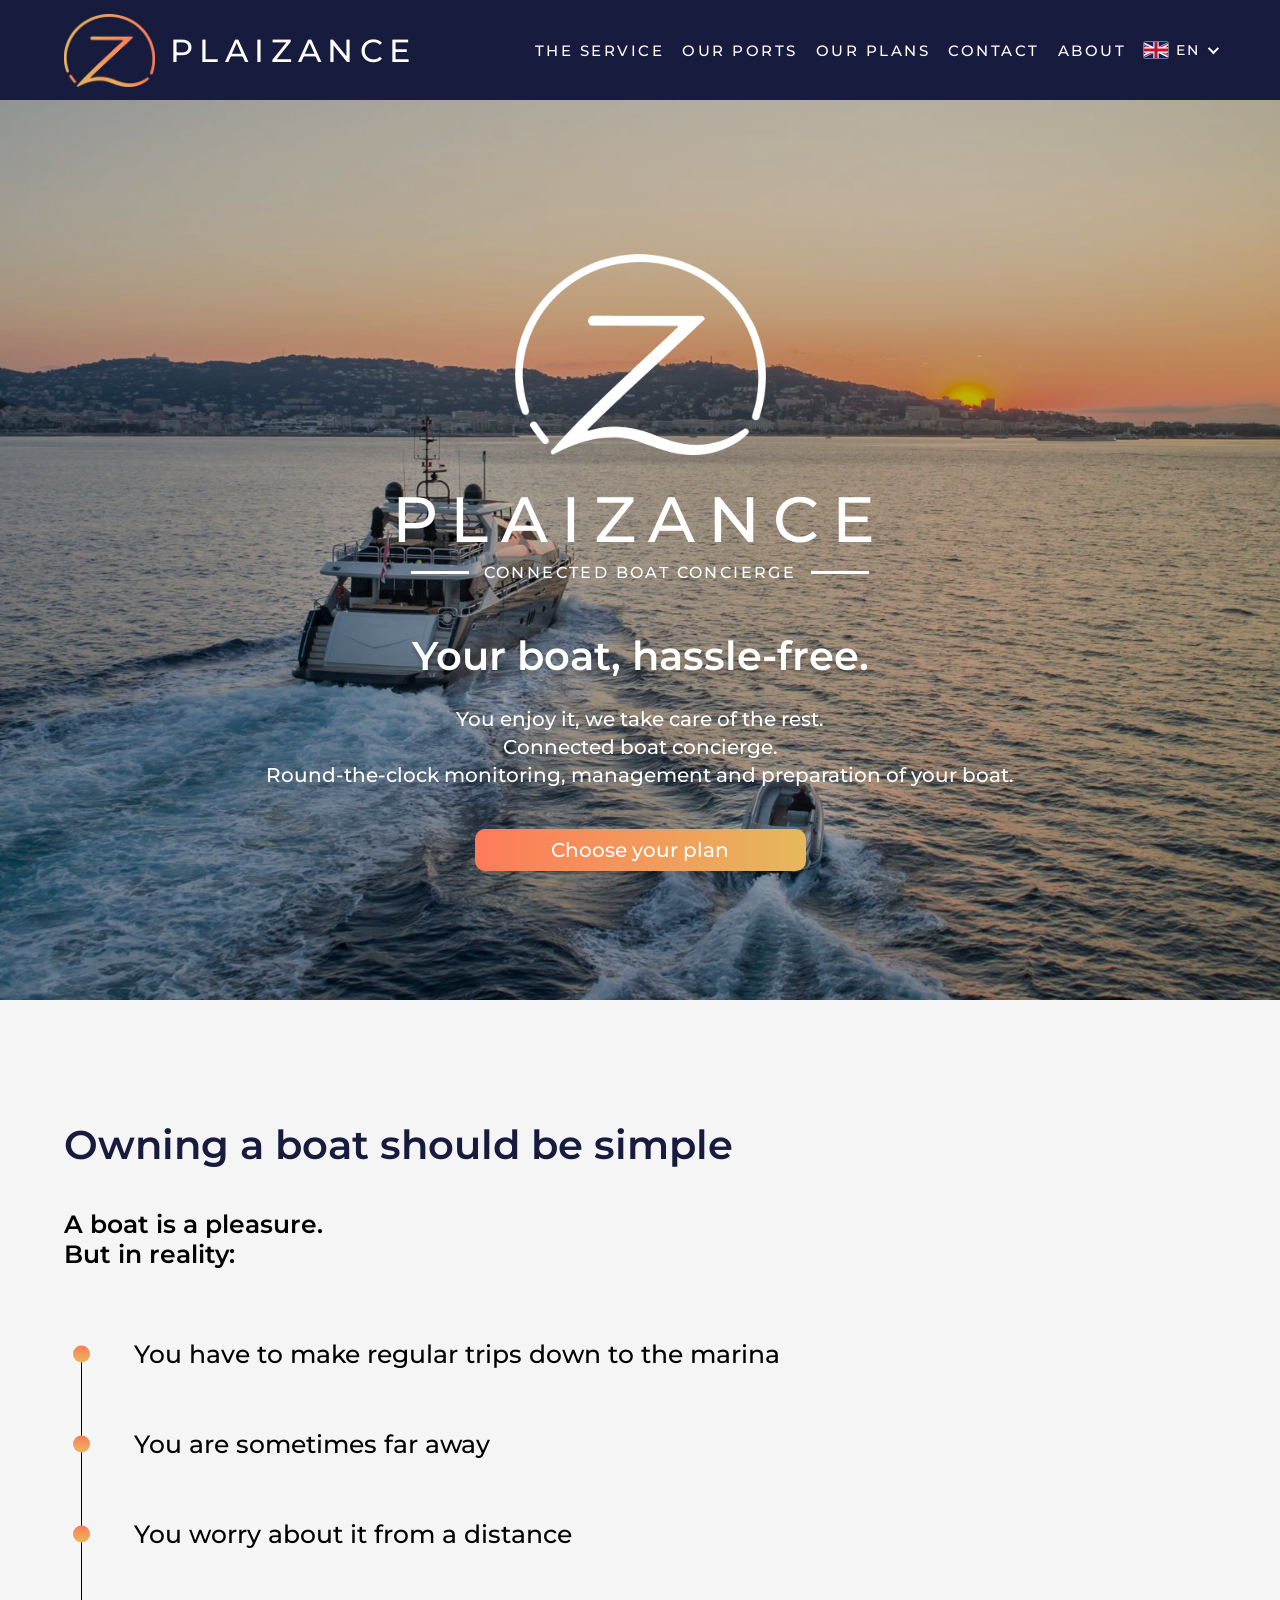
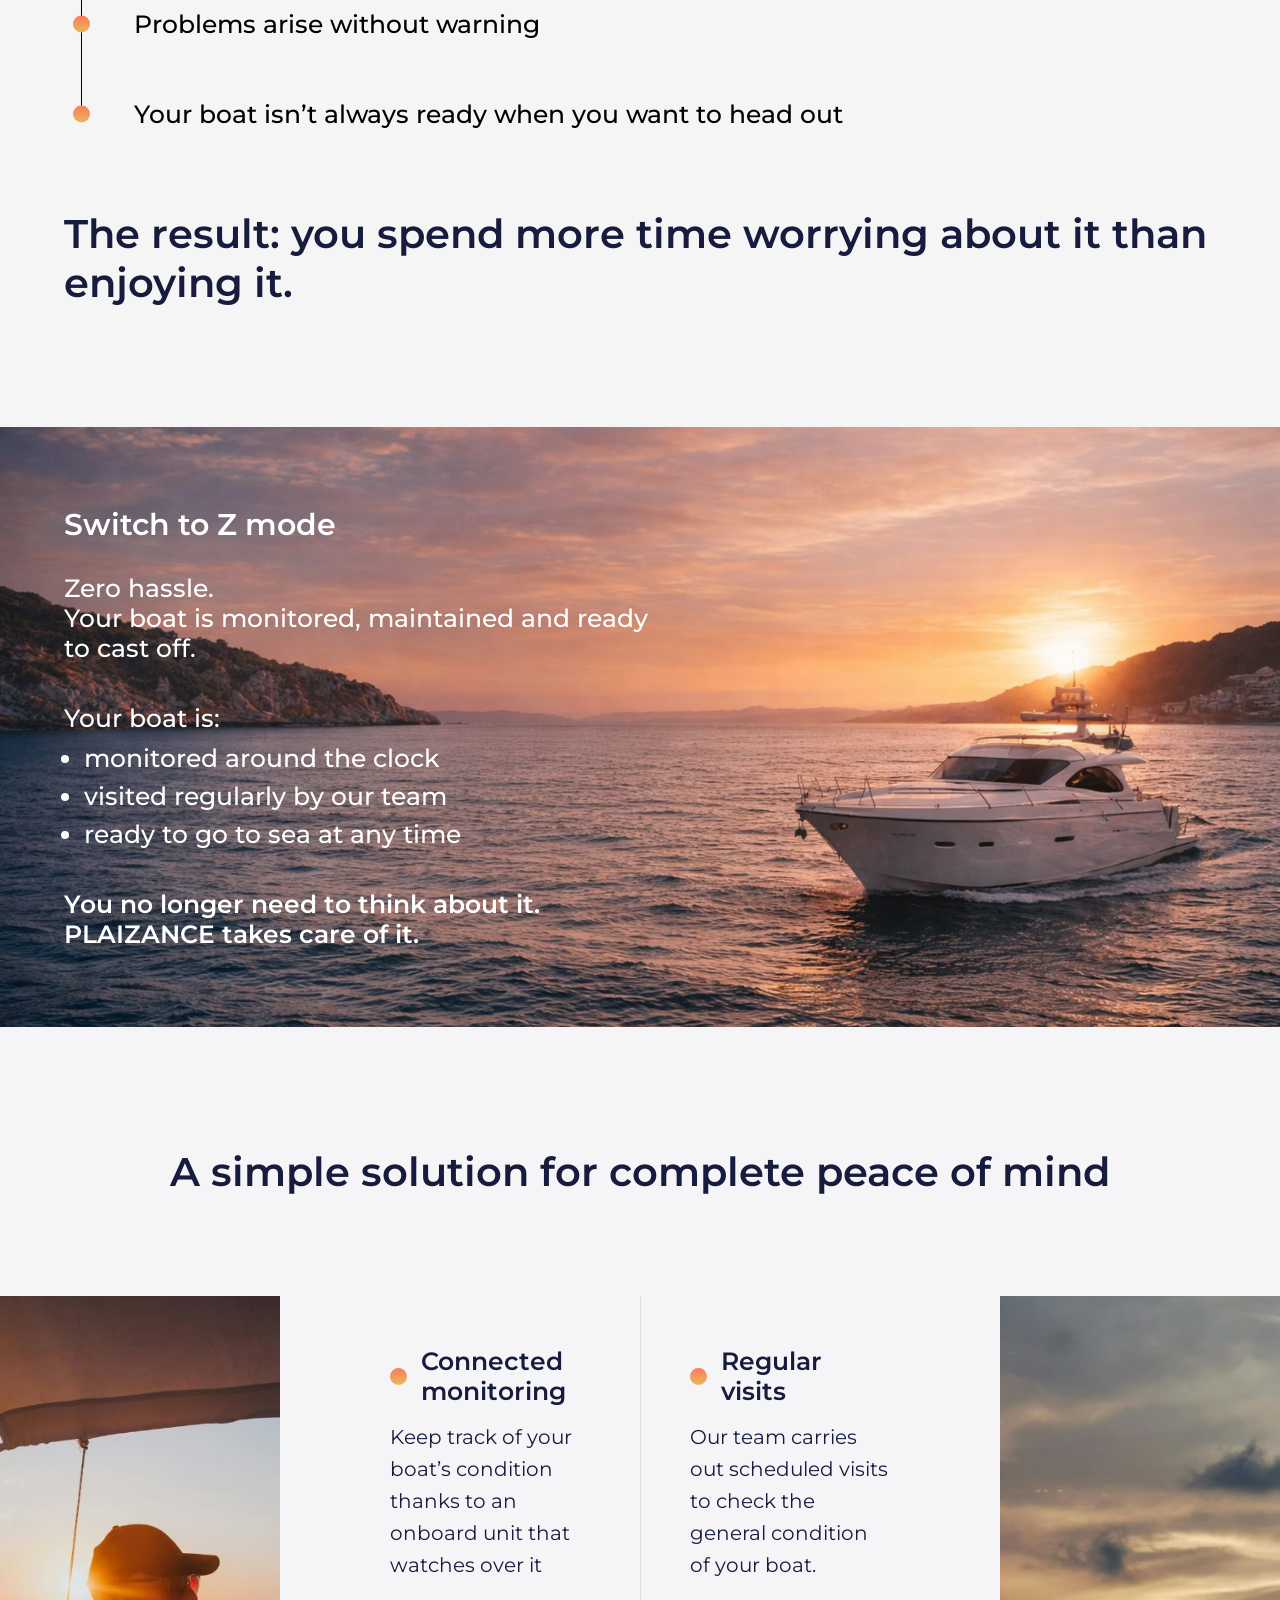
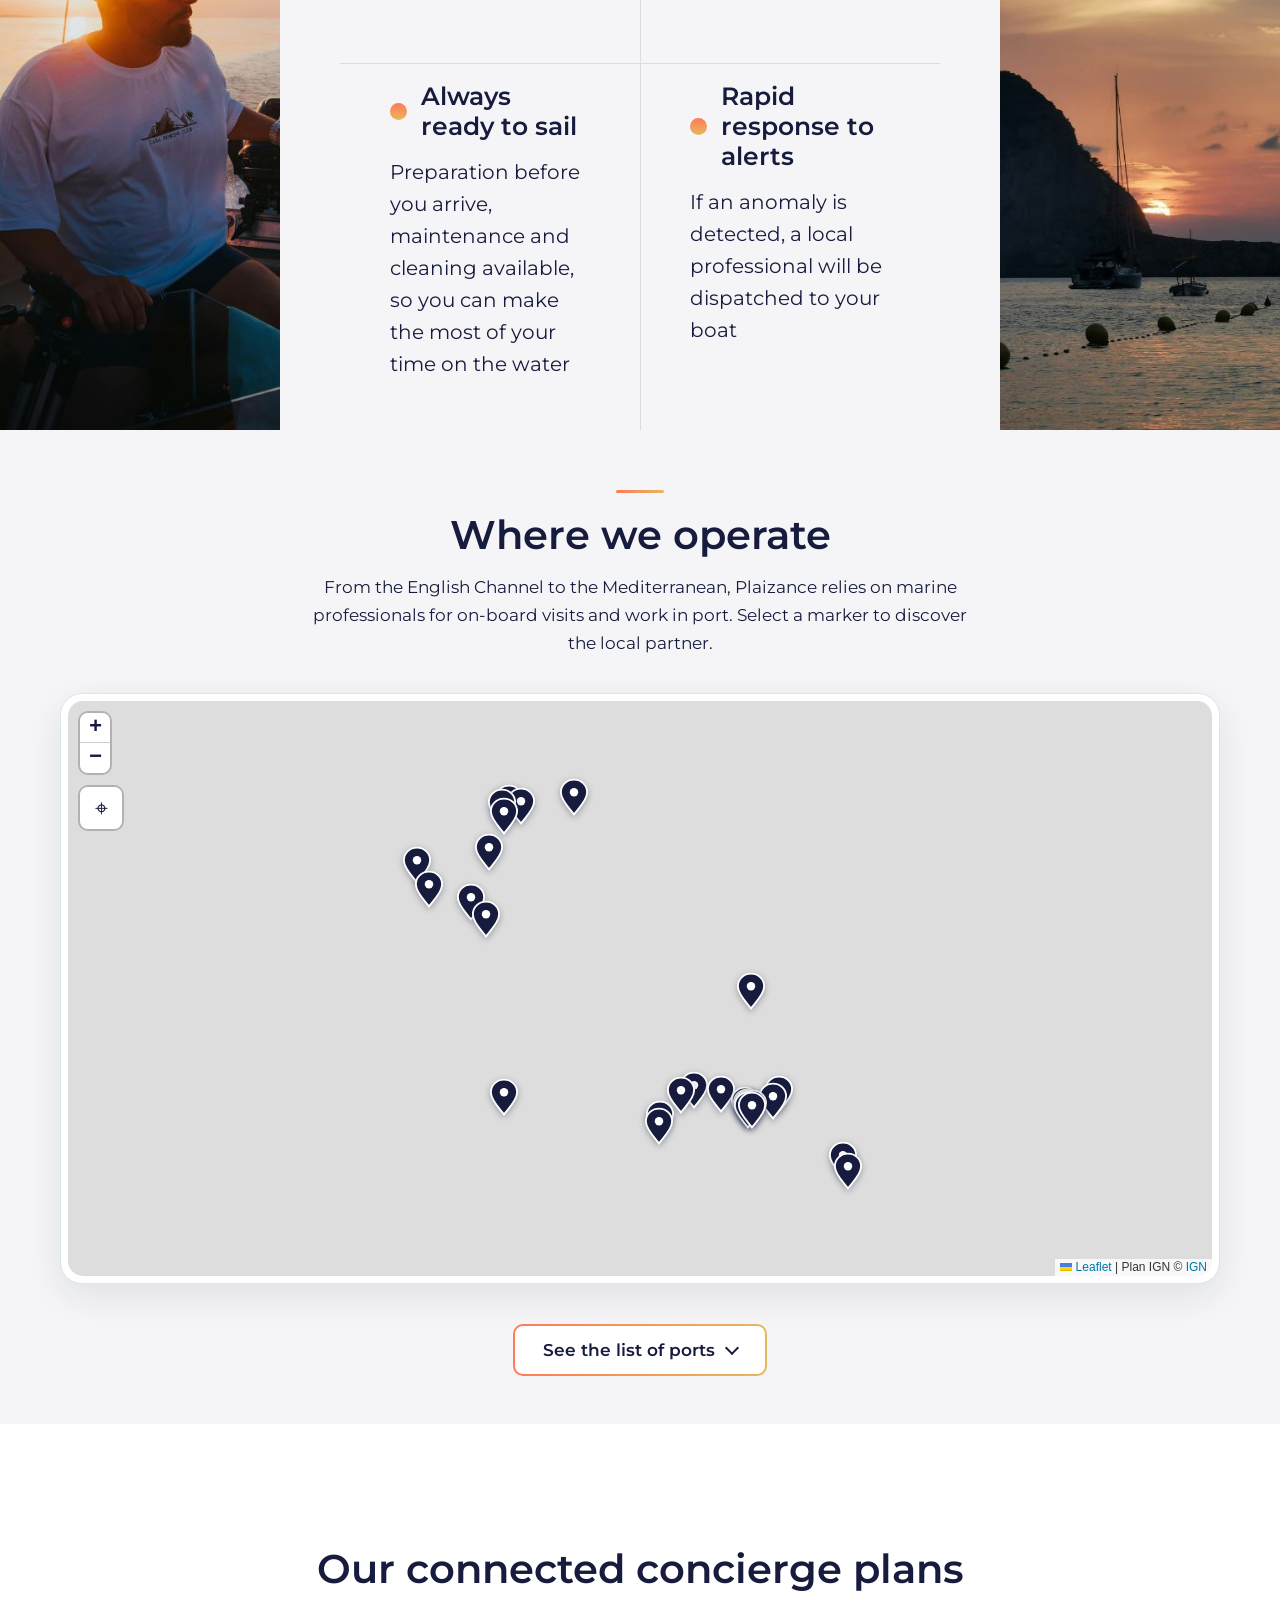
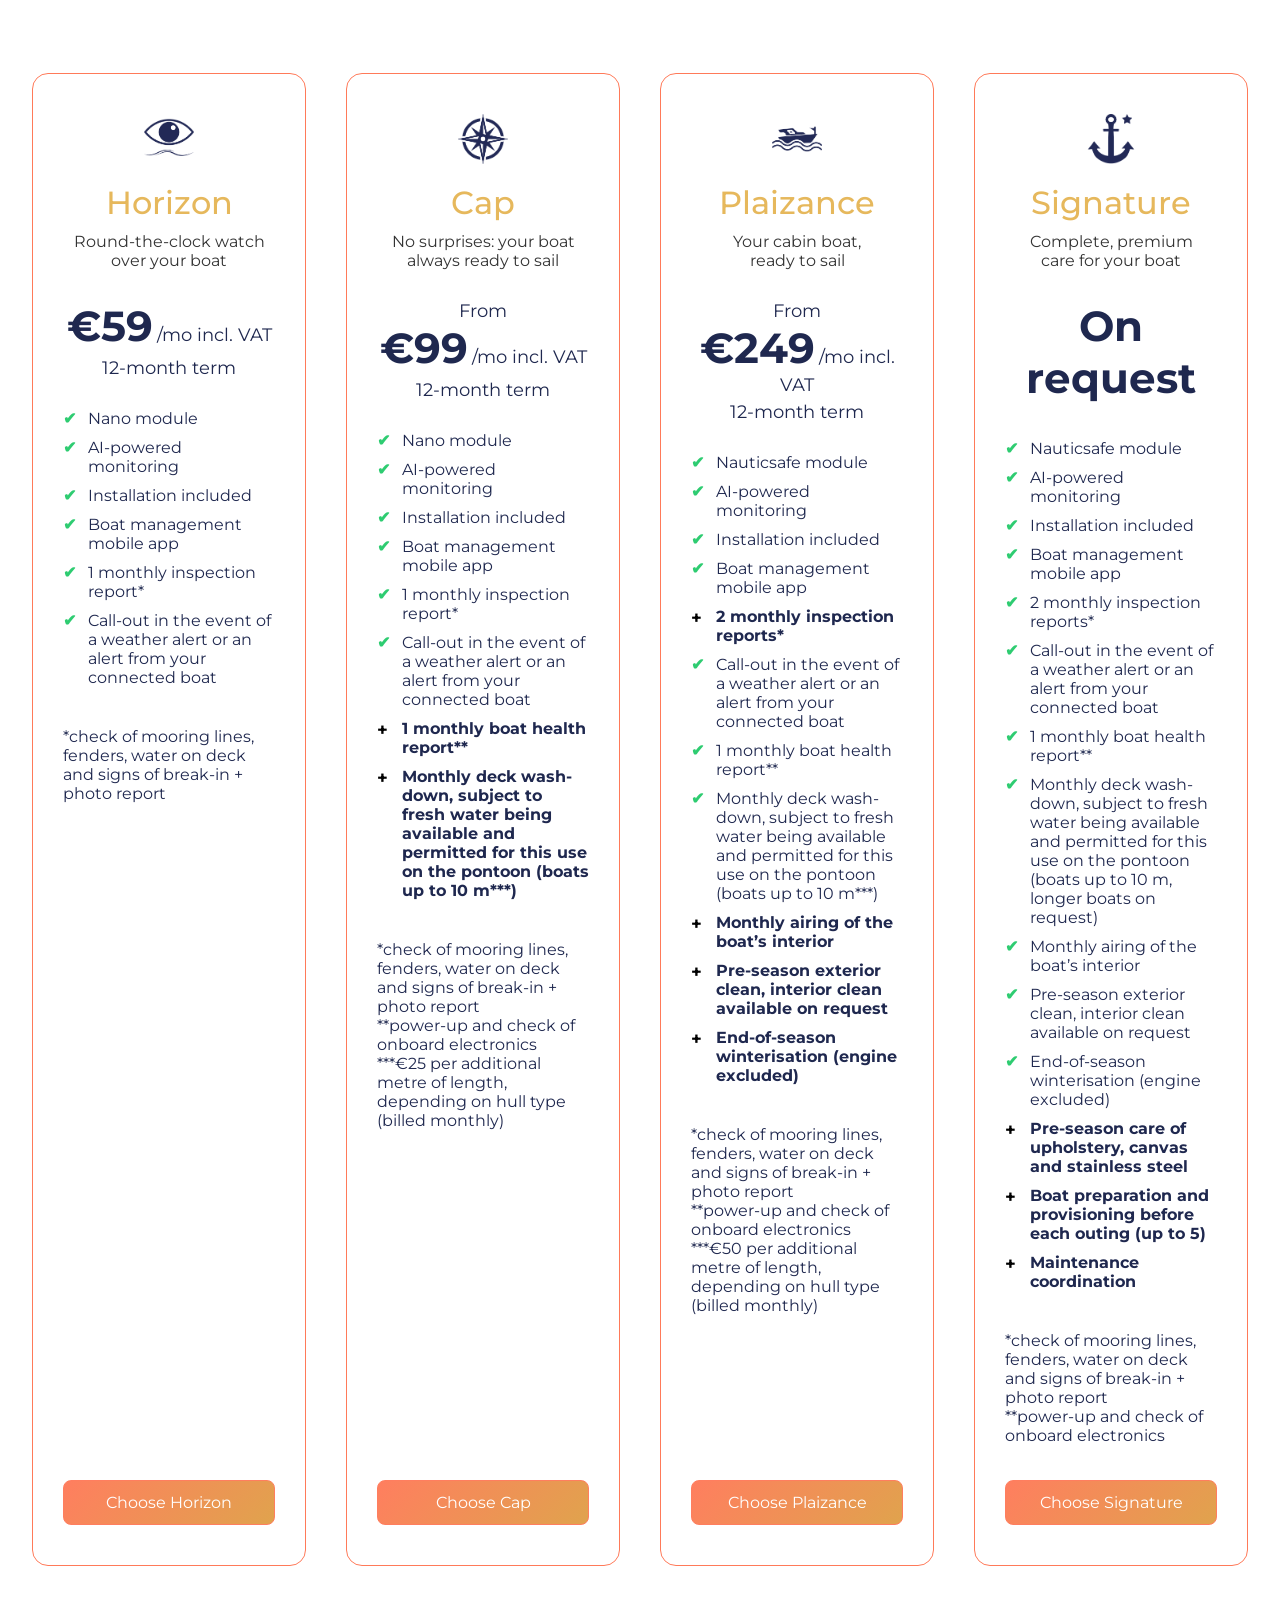
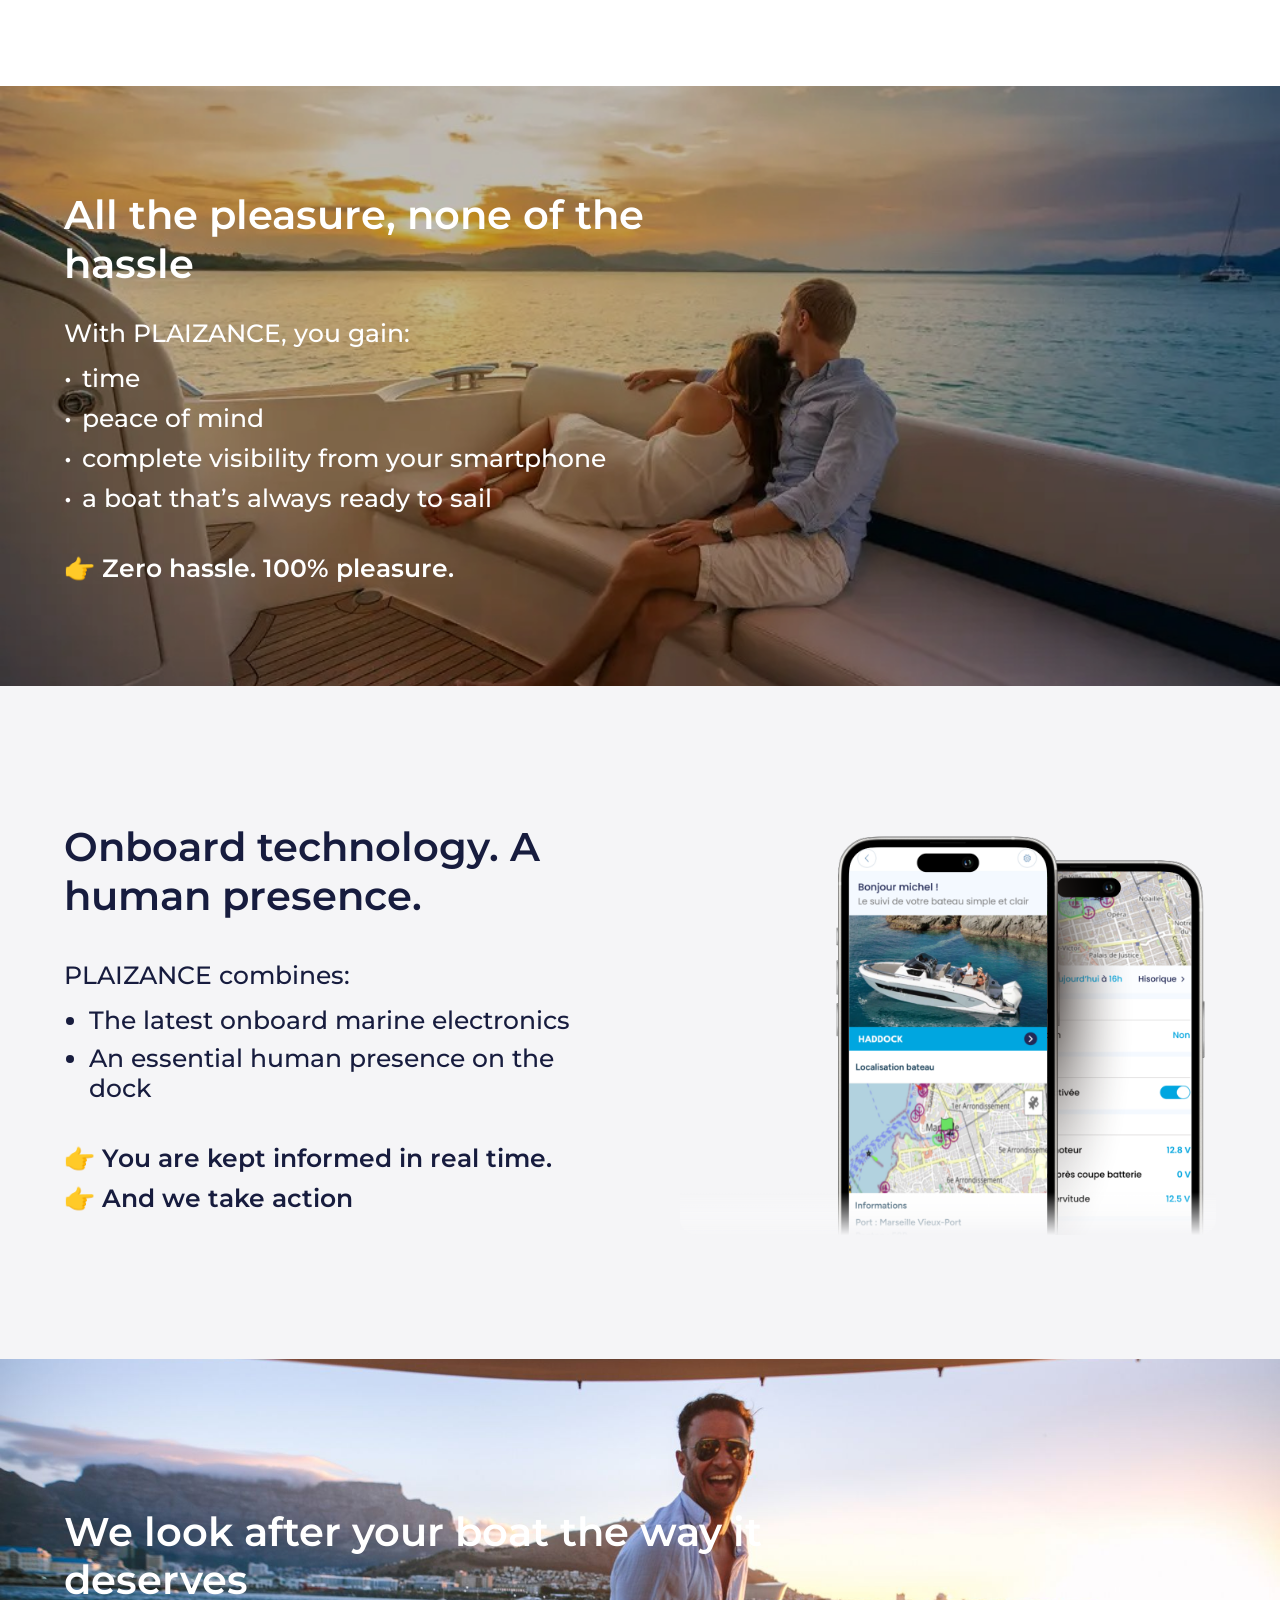
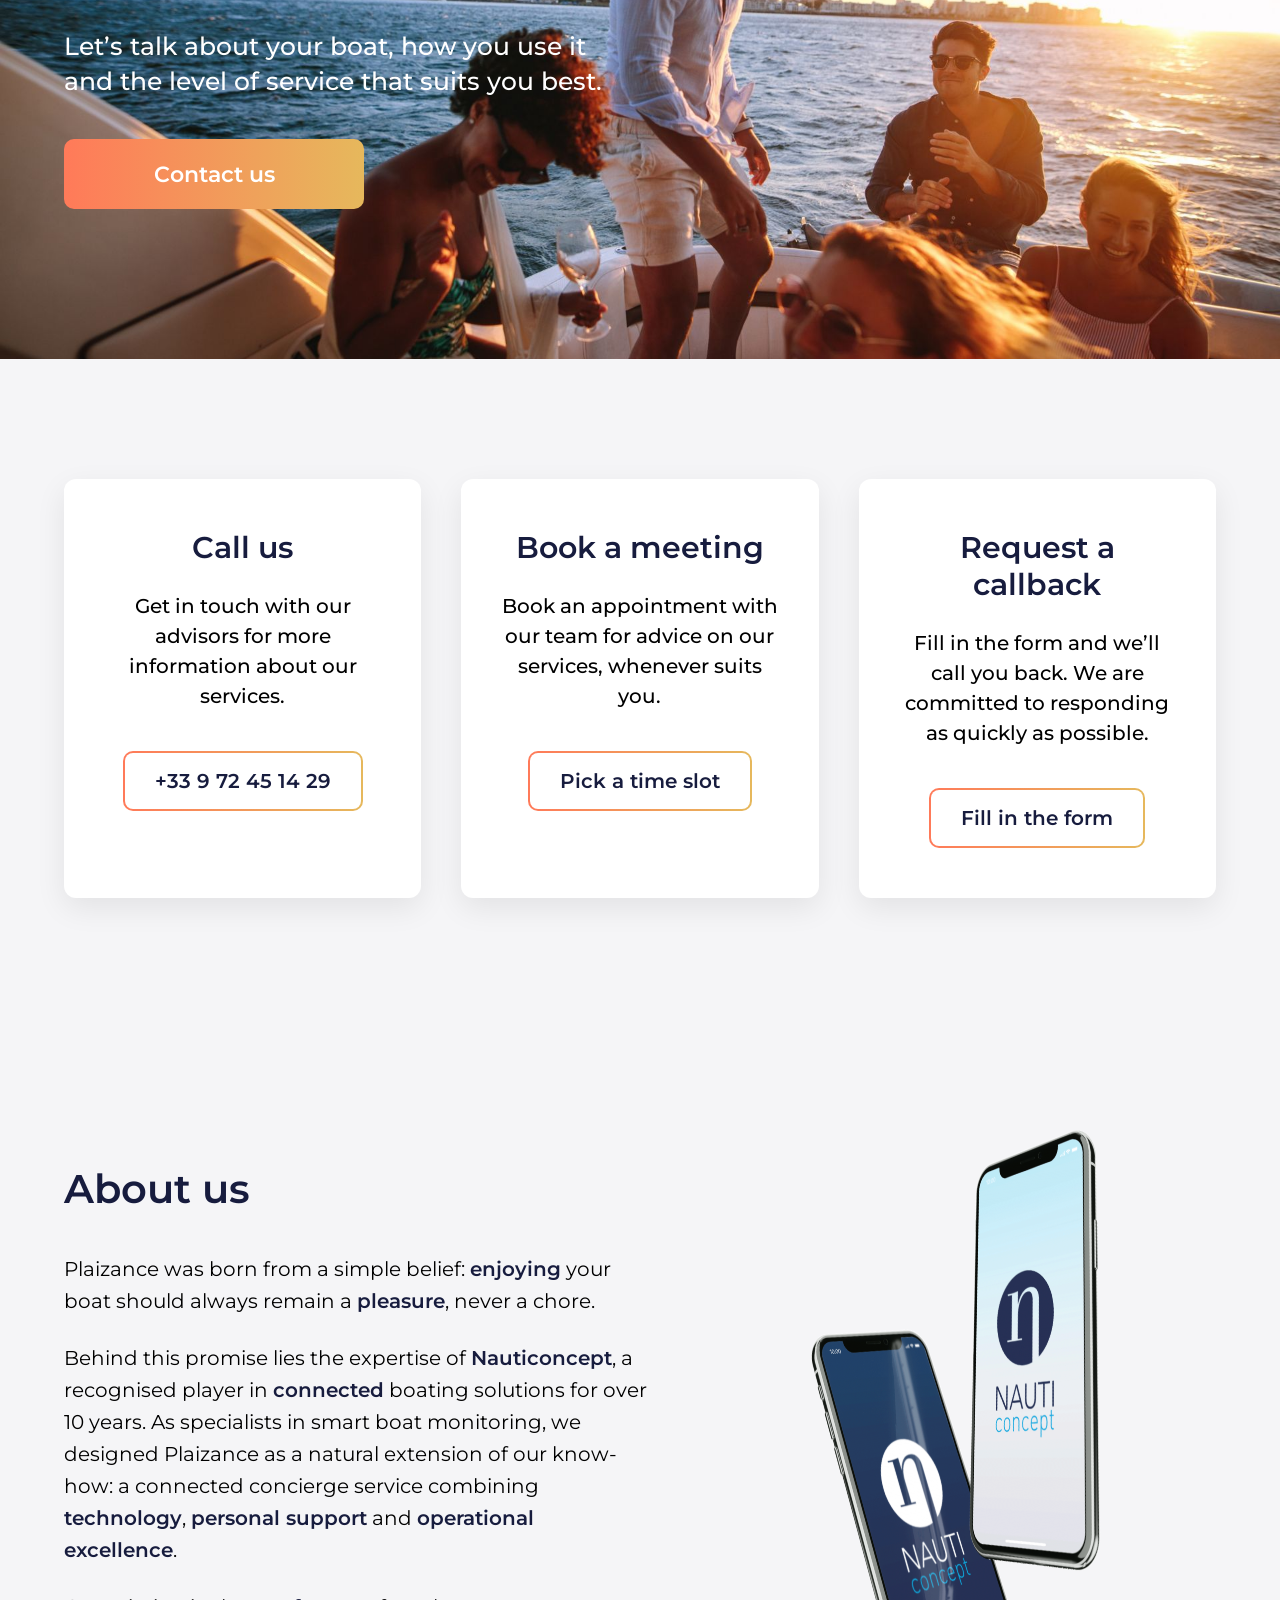
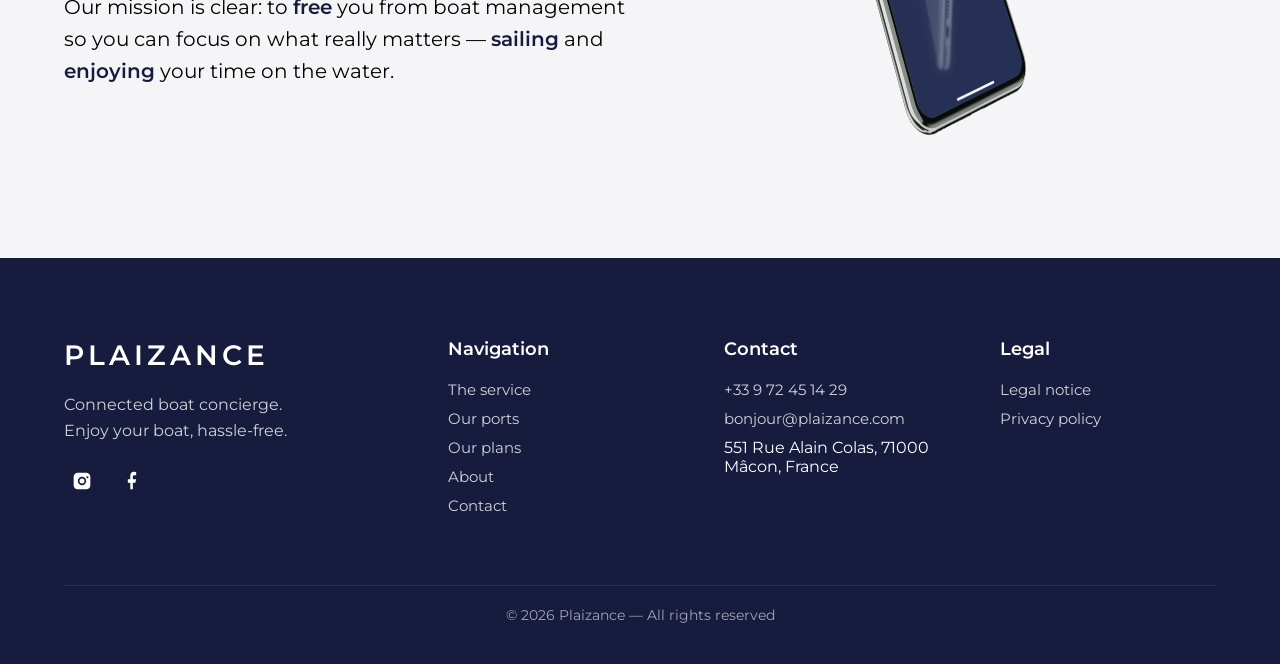
==== commit f0e2e572: "Merge branch 'carte-ports'" ====
--- a/en/index.html
+++ b/en/index.html
@@ -60,6 +60,7 @@
 
    <div class="nav-right">
      <a href="#service" >THE SERVICE</a>
+     <a href="#ports">OUR PORTS</a>
      <a href="#offres">OUR PLANS</a>
      <a href="#contact">CONTACT</a>
      <a href="#about">ABOUT</a>
@@ -85,6 +86,7 @@
 
 <div class="mobile-menu" id="mobileMenu">
  <a href="#service">THE SERVICE</a>
+ <a href="#ports">OUR PORTS</a>
  <a href="#offres">OUR PLANS</a>
  <a href="#contact">CONTACT</a>
  <a href="#about">ABOUT</a>
@@ -202,6 +204,26 @@
 
 
 
+<section class="section-ports" id="ports" aria-labelledby="ports-titre">
+  <div class="section-ports__contenu">
+    <h2 class="ports-title" id="ports-titre">Where we operate</h2>
+    <p class="section-ports__intro">From the English Channel to the Mediterranean, Plaizance relies on marine professionals for on-board visits and work in port. Select a marker to discover the local partner.</p>
+
+    <!-- carte Leaflet générée par js/ports-map.js -->
+    <div class="section-ports__cadre">
+      <div class="section-ports__carte" id="ports-map" role="region" aria-label="Map of the ports where Plaizance operates"></div>
+    </div>
+
+    <!-- liste des ports générée par js/ports-map.js (un seul endroit à modifier : PORTS) -->
+    <details class="ports-list">
+      <summary>See the list of ports</summary>
+      <div class="ports-list__zones" id="ports-list"></div>
+    </details>
+  </div>
+</section>
+
+
+
 <section class="section-pricing" id="offres">
   <h2 class="pricing-title">
     Our connected concierge plans
@@ -268,7 +290,7 @@
     <li>1 monthly inspection report*</li>
     <li>Call-out in the event of a weather alert or an alert from your connected boat</li>
     <li class="plus"><strong>1 monthly boat health report**</strong></li>
-    <li class="plus"><strong>Monthly deck wash-down (boats up to 10 m***)</strong></li>
+    <li class="plus"><strong>Monthly deck wash-down, subject to fresh water being available and permitted for this use on the pontoon (boats up to 10 m***)</strong></li>
   </ul>
 
   <p class="card-note">
@@ -308,9 +330,9 @@
     <li class="plus"><strong>2 monthly inspection reports*</strong></li>
     <li>Call-out in the event of a weather alert or an alert from your connected boat</li>
     <li>1 monthly boat health report**</li>
-    <li>Monthly deck wash-down (boats up to 10 m***)</li>
+    <li>Monthly deck wash-down, subject to fresh water being available and permitted for this use on the pontoon (boats up to 10 m***)</li>
     <li class="plus"><strong>Monthly airing of the boat’s interior</strong></li>
-    <li class="plus"><strong>Full pre-season clean</strong></li>
+    <li class="plus"><strong>Pre-season exterior clean, interior clean available on request</strong></li>
     <li class="plus"><strong>End-of-season winterisation (engine excluded)</strong></li>
   </ul>
 
@@ -348,9 +370,9 @@
     <li>2 monthly inspection reports*</li>
     <li>Call-out in the event of a weather alert or an alert from your connected boat</li>
     <li>1 monthly boat health report**</li>
-    <li>Monthly deck wash-down (boats up to 10 m, longer boats on request)</li>
+    <li>Monthly deck wash-down, subject to fresh water being available and permitted for this use on the pontoon (boats up to 10 m, longer boats on request)</li>
     <li>Monthly airing of the boat’s interior</li>
-    <li>Full pre-season clean</li>
+    <li>Pre-season exterior clean, interior clean available on request</li>
     <li>End-of-season winterisation (engine excluded)</li>
     <li class="plus"><strong>Pre-season care of upholstery, canvas and stainless steel</strong></li>
     <li class="plus"><strong>Boat preparation and provisioning before each outing (up to 5)</strong></li>
@@ -510,7 +532,7 @@
         <p>
           Fill in the form and we’ll call you back. We are committed to responding as quickly as possible.
         </p>
-        <button class="contact-btn" onclick="openPopup('Callback request')">
+        <button class="contact-btn" onclick="openPopup()">
         Fill in the form
         </button>
       </div>
@@ -590,6 +612,7 @@
         <h4>Navigation</h4>
         <ul>
           <li><a href="#service">The service</a></li>
+          <li><a href="#ports">Our ports</a></li>
           <li><a href="#offres">Our plans</a></li>
           <li><a href="#about">About</a></li>
           <li><a href="#contact">Contact</a></li>
@@ -627,23 +650,21 @@
 
 
 
-<div class="popup" id="popup" data-offer-label="Plan: " data-hubspot-form-id="31c5bf3a-4a85-44ba-98a1-3683eb51174e">
+<div class="popup" id="popup">
   <div class="popup-content">
     <span class="close" onclick="closePopup()">×</span>
-
-    <h3 id="popup-title">Information request</h3>
-
-    <!-- HUBSPOT FORM -->
-    <div id="hubspot-form"></div>
-
+    <h3 id="popup-title"></h3>
+    <!-- formulaire Brevo généré par js/contact-form.js -->
+    <div id="contact-form"></div>
   </div>
 </div>
 
 
 
-<script src="https://js.hsforms.net/forms/embed/v2.js"></script>
-
+
+<script src="../js/contact-form.js"></script>
 <script src="../js/main.js"></script>
+<script src="../js/ports-map.js"></script>
 
 
 
--- a/styles.css
+++ b/styles.css
@@ -1941,8 +1941,6 @@
 
   /* FORCE TOUS LES POPUPS */
   .popup,
-  .hs-form,
-  .hbspt-form,
   .popup-content {
     align-items: flex-start !important;
   }
@@ -2077,3 +2075,614 @@
   gap: 10px;
   font-size: 16px;
 }
+
+/* ================= FORMULAIRE BREVO (popup) ================= */
+/* Remplace sib-styles.css de Brevo. Les classes sib-*, form__entry, entry__*
+   sont pilotées par le script Brevo (affichage des erreurs, messages, chargement). */
+
+.popup-content {
+  max-height: 90vh;
+  overflow-y: auto;
+}
+
+.popup-content h3 {
+  font-family: "Montserrat", sans-serif;
+  color: #171C3E;
+  margin: 0 0 20px;
+  padding-right: 30px;
+}
+
+.sib-form {
+  font-family: "Montserrat", sans-serif;
+  color: #171C3E;
+  text-align: left;
+}
+
+.sib-form-block {
+  margin-bottom: 16px;
+  min-width: 0;
+}
+
+.sib-form-row {
+  display: grid;
+  grid-template-columns: 1fr 1fr;
+  gap: 0 16px;
+}
+
+.sib-form .entry__label {
+  display: block;
+  margin: 0 0 6px;
+  font-size: 14px;
+  font-weight: 600;
+}
+
+.sib-form .entry__label[data-required]::after {
+  content: " *";
+  color: #FF7A59;
+}
+
+.sib-form .entry__field {
+  display: flex;
+}
+
+.sib-form .input,
+.sib-form .phone-select {
+  width: 100%;
+  min-width: 0;
+  padding: 10px 12px;
+  border: 1px solid #DCDCDC;
+  border-radius: 8px;
+  background: #fff;
+  font-family: inherit;
+  font-size: 15px;
+  color: #171C3E;
+  transition: border-color 0.2s, box-shadow 0.2s;
+}
+
+.sib-form .input:focus,
+.sib-form .phone-select:focus {
+  outline: none;
+  border-color: #E6B85C;
+  box-shadow: 0 0 0 3px rgba(230, 184, 92, 0.25);
+}
+
+.sib-form .input::placeholder {
+  color: #A0A4B8;
+}
+
+/* téléphone : indicatif + numéro */
+.phone-input {
+  display: flex;
+  gap: 8px;
+}
+
+.phone-input .phone-code {
+  flex: 0 0 115px;
+}
+
+.phone-input .phone-number {
+  flex: 1;
+  min-width: 0;
+}
+
+/* cases à cocher / boutons radio */
+.sib-form .entry__choices {
+  display: flex;
+  flex-wrap: wrap;
+  gap: 8px 20px;
+}
+
+.sib-form .entry__choice {
+  display: flex;
+  align-items: flex-start;
+  gap: 8px;
+  font-size: 14px;
+  cursor: pointer;
+}
+
+.sib-form .entry__choice input {
+  width: 18px;
+  height: 18px;
+  margin: 1px 0 0;
+  flex-shrink: 0;
+  accent-color: #FF7A59;
+}
+
+.sib-form .entry__specification,
+.sib-form__declaration {
+  margin: 6px 0 0;
+  font-size: 12px;
+  line-height: 1.5;
+  color: #6B7088;
+}
+
+.sib-form__declaration {
+  margin: 0 0 16px;
+}
+
+.sib-form__declaration a {
+  color: #171C3E;
+}
+
+/* erreurs (affichées par le script Brevo) */
+.sib-form .entry__error {
+  display: none;
+  margin-top: 6px;
+  font-size: 13px;
+  color: #C0392B;
+}
+
+.sib-form .entry_errored .input {
+  border-color: #C0392B;
+}
+
+/* bouton d'envoi */
+.sib-form-block__button {
+  display: inline-flex;
+  align-items: center;
+  justify-content: center;
+  gap: 10px;
+  width: 100%;
+  padding: 14px;
+  border: none;
+  border-radius: 8px;
+  background: linear-gradient(135deg, #ff7e5f, #e0a34d);
+  color: #fff;
+  font-family: inherit;
+  font-size: 16px;
+  font-weight: 600;
+  cursor: pointer;
+  transition: opacity 0.3s;
+}
+
+.sib-form-block__button:hover {
+  opacity: 0.9;
+}
+
+.sib-form-block__button-disabled {
+  opacity: 0.6;
+  cursor: wait;
+}
+
+.sib-form-block__button svg {
+  width: 18px;
+  height: 18px;
+  fill: currentColor;
+  animation: sib-spin 1s linear infinite;
+}
+
+.sib-hide-loader-icon {
+  display: none;
+}
+
+@keyframes sib-spin {
+  to { transform: rotate(360deg); }
+}
+
+/* messages de succès / d'erreur */
+.sib-form-message-panel {
+  display: none;
+  margin-bottom: 16px;
+  padding: 14px 16px;
+  border-radius: 8px;
+  border: 1px solid;
+  font-size: 14px;
+  line-height: 1.5;
+}
+
+.sib-form-message-panel--active {
+  display: block;
+}
+
+.sib-form-message-panel--success {
+  color: #0B5E33;
+  background: #E7FAF0;
+  border-color: #2ecc71;
+}
+
+.sib-form-message-panel--error {
+  color: #7A1F1F;
+  background: #FFEDED;
+  border-color: #FF4949;
+}
+
+/* anti-spam : champ invisible */
+.input--hidden {
+  display: none !important;
+}
+
+@media (max-width: 480px) {
+  .popup-content {
+    padding: 30px 20px;
+  }
+
+  .sib-form-row {
+    grid-template-columns: 1fr;
+  }
+}
+
+
+/* ================= SECTION PORTS (carte Leaflet, js/ports-map.js) ================= */
+
+.section-ports {
+  padding: clamp(40px, 5vw, 60px) clamp(16px, 5vw, 40px) clamp(30px, 4vw, 48px);
+  background: #F5F5F7;
+  color: #171C3E;
+}
+
+.section-ports__contenu {
+  max-width: 1160px;
+  margin: 0 auto;
+}
+
+.ports-title {
+  text-align: center;
+  font-size: clamp(26px, 4vw, 40px);
+  font-weight: 600;
+  color: #171C3E;
+  margin-bottom: 14px;
+}
+
+.ports-title::before {
+  content: "";
+  display: block;
+  width: 48px;
+  height: 3px;
+  margin: 0 auto 17px;
+  border-radius: 3px;
+  background: linear-gradient(90deg, #FF7A59, #E6B85C);
+}
+
+.section-ports .section-ports__intro {
+  max-width: 680px;
+  margin: 0 auto clamp(22px, 4vw, 36px);
+  text-align: center;
+  font-size: clamp(15px, 1.7vw, 17px);
+  line-height: 1.65;
+}
+
+.section-ports__cadre {
+  padding: 7px;
+  border: 1px solid #DCE5EB;
+  border-radius: 22px;
+  background: #FFF;
+  box-shadow: 0 12px 36px rgba(23, 28, 62, 0.09);
+}
+
+.section-ports__carte {
+  position: relative;
+  z-index: 0; /* garde les calques Leaflet sous le header, le menu mobile et le popup */
+  width: 100%;
+  height: clamp(390px, 51vw, 575px);
+  border-radius: 15px;
+  background: #E7EEF1;
+  font-family: 'Montserrat', sans-serif;
+}
+
+/* message affiché si Leaflet ne se charge pas */
+.ports-map--error {
+  display: flex;
+  align-items: center;
+  justify-content: center;
+  padding: 30px;
+  text-align: center;
+  font-size: 16px;
+}
+
+.ports-map__fond {
+  filter: saturate(.75);
+}
+
+/* REPÈRES */
+.ports-map__repere {
+  display: grid;
+  place-items: center;
+  background: transparent;
+  border: 0;
+  color: #171C3E;
+}
+
+.ports-map__repere:hover,
+.ports-map__repere:focus-visible,
+.ports-map__repere.est-selectionne {
+  color: #A84229;
+}
+
+.ports-map__repere svg {
+  width: 30px;
+  height: 38px;
+  filter: drop-shadow(0 2px 3px rgba(23, 28, 62, 0.33));
+}
+
+/* BOUTONS DE LA CARTE */
+.section-ports__carte .leaflet-bar {
+  border: 1px solid #DCE5EB;
+  border-radius: 10px;
+  overflow: hidden;
+  box-shadow: 0 4px 14px rgba(23, 28, 62, 0.13);
+}
+
+.section-ports__carte .leaflet-bar a,
+.ports-map__recentrage {
+  width: 42px;
+  height: 42px;
+  line-height: 42px;
+  color: #171C3E;
+  background: #FFF;
+}
+
+.ports-map__recentrage {
+  display: block;
+  border: 0;
+  cursor: pointer;
+  font-size: 23px;
+}
+
+.ports-map__recentrage:hover {
+  background: #F4F4F4;
+}
+
+/* FICHE D'UN PORT */
+.section-ports__carte .leaflet-popup-content-wrapper {
+  border-radius: 14px;
+  padding: 0;
+  overflow: hidden;
+}
+
+.section-ports__carte .leaflet-popup-content {
+  margin: 0;
+  font-family: 'Montserrat', sans-serif;
+}
+
+.section-ports__carte .leaflet-popup-close-button {
+  top: 4px;
+  right: 4px;
+  color: #171C3E;
+}
+
+.ports-map__fiche {
+  padding: 14px 34px 16px 16px;
+  border-top: 3px solid #FF7A59;
+  color: #171C3E;
+}
+
+.ports-map__fiche strong {
+  display: block;
+  font-size: 16px;
+  font-weight: 600;
+  overflow-wrap: anywhere;
+}
+
+.section-ports__carte .ports-map__fiche p {
+  margin: 5px 0 0;
+  font-size: 13px;
+  line-height: 1.4;
+  color: #4A5B6C;
+  overflow-wrap: anywhere;
+}
+
+.ports-map__choisir {
+  margin-top: 12px;
+  padding: 9px 16px;
+  border: 0;
+  border-radius: 8px;
+  background: linear-gradient(90deg, #FF7A59 0%, #E6B85C 100%);
+  font-family: 'Montserrat', sans-serif;
+  font-size: 14px;
+  font-weight: 600;
+  color: #FFF;
+  white-space: nowrap;
+  cursor: pointer;
+  transition: 0.3s;
+}
+
+.ports-map__choisir:hover {
+  opacity: 0.9;
+  transform: translateY(-1px);
+}
+
+/* MESSAGE « DEUX DOIGTS » (écrans tactiles) */
+.ports-map__hint {
+  position: absolute;
+  inset: 0;
+  z-index: 1000;
+  display: flex;
+  align-items: center;
+  justify-content: center;
+  padding: 20px;
+  background: rgba(23, 28, 62, 0.55);
+  color: #FFF;
+  font-size: 17px;
+  font-weight: 500;
+  text-align: center;
+  opacity: 0;
+  pointer-events: none;
+  transition: opacity 0.3s;
+}
+
+.ports-map--hint .ports-map__hint {
+  opacity: 1;
+}
+
+/* LISTE REPLIABLE DES PORTS */
+.ports-list {
+  margin-top: clamp(28px, 4vw, 40px);
+}
+
+/* bouton contour dégradé, comme .contact-btn */
+.ports-list summary {
+  display: flex;
+  align-items: center;
+  justify-content: center;
+  gap: 12px;
+  width: fit-content;
+  height: 52px;
+  margin: 0 auto;
+  padding: 0 28px;
+
+  border-radius: 10px;
+  border: 2px solid transparent;
+  background: linear-gradient(#fff, #fff) padding-box,
+              linear-gradient(90deg, #FF7A59, #E6B85C) border-box;
+
+  font-size: 17px;
+  font-weight: 600;
+  color: #171C3E;
+  list-style: none;
+  cursor: pointer;
+  transition: 0.3s;
+}
+
+.ports-list summary::-webkit-details-marker {
+  display: none;
+}
+
+/* chevron */
+.ports-list summary::after {
+  content: "";
+  width: 8px;
+  height: 8px;
+  margin-top: -4px;
+  border-right: 2px solid currentColor;
+  border-bottom: 2px solid currentColor;
+  transform: rotate(45deg);
+  transition: transform 0.3s;
+}
+
+.ports-list[open] summary::after {
+  margin-top: 4px;
+  transform: rotate(-135deg);
+}
+
+.ports-list summary:hover {
+  background: linear-gradient(90deg, #FF7A59, #E6B85C);
+  color: #FFF;
+}
+
+.ports-list__zones {
+  display: grid;
+  grid-template-columns: repeat(auto-fit, minmax(210px, 1fr));
+  gap: 28px 32px;
+  margin-top: 26px;
+  padding: 28px;
+  border: 1px solid #DCE5EB;
+  border-radius: 16px;
+  background: #FFF;
+}
+
+.ports-list__zone h3 {
+  margin-bottom: 10px;
+  font-size: 17px;
+  font-weight: 600;
+  color: #171C3E;
+}
+
+.ports-list__zone ul {
+  list-style: none;
+}
+
+.ports-list__zone li {
+  margin-bottom: 9px;
+  font-size: 14px;
+  line-height: 1.35;
+}
+
+.ports-list__zone button {
+  display: block;
+  border: 0;
+  background: none;
+  font-family: 'Montserrat', sans-serif;
+  font-size: 15px;
+  font-weight: 500;
+  color: #171C3E;
+  text-align: left;
+  cursor: pointer;
+}
+
+.ports-list__zone button:hover {
+  color: #A84229;
+  text-decoration: underline;
+}
+
+.ports-list__zone span {
+  color: #4A5B6C;
+  font-size: 13px;
+}
+
+@media (max-width: 600px) {
+  .ports-list summary {
+    height: 48px;
+    padding: 0 22px;
+    font-size: 16px;
+  }
+
+  .section-ports__cadre {
+    padding: 4px;
+    border-radius: 16px;
+  }
+
+  .section-ports__carte {
+    height: clamp(360px, 64svh, 480px);
+    border-radius: 11px;
+  }
+
+  .ports-list__zones {
+    padding: 20px;
+  }
+}
+
+
+/* ================= MENU : LARGEURS INTERMÉDIAIRES ================= */
+/* 5 liens + sélecteur de langue : on resserre le menu, puis on passe au menu burger */
+
+.nav-right a {
+  white-space: nowrap;
+}
+
+@media (max-width: 1400px) {
+  .nav-right {
+    gap: 18px;
+  }
+
+  .nav-right a {
+    font-size: 15px;
+    letter-spacing: 2.5px;
+  }
+}
+
+@media (max-width: 1250px) {
+  .logo-menu {
+    width: 70px;
+    height: 56px;
+  }
+
+  .brand {
+    font-size: 24px;
+    letter-spacing: 4px;
+  }
+
+  .nav-right {
+    gap: 14px;
+  }
+
+  .nav-right a {
+    font-size: 14px;
+    letter-spacing: 1.5px;
+  }
+}
+
+@media (min-width: 769px) and (max-width: 1100px) {
+  .nav-right {
+    display: none;
+  }
+
+  .burger {
+    display: flex;
+  }
+
+  /* le header fait 100px de haut au-dessus de 768px */
+  .mobile-menu {
+    top: 100px;
+    height: calc(100vh - 100px);
+  }
+}
